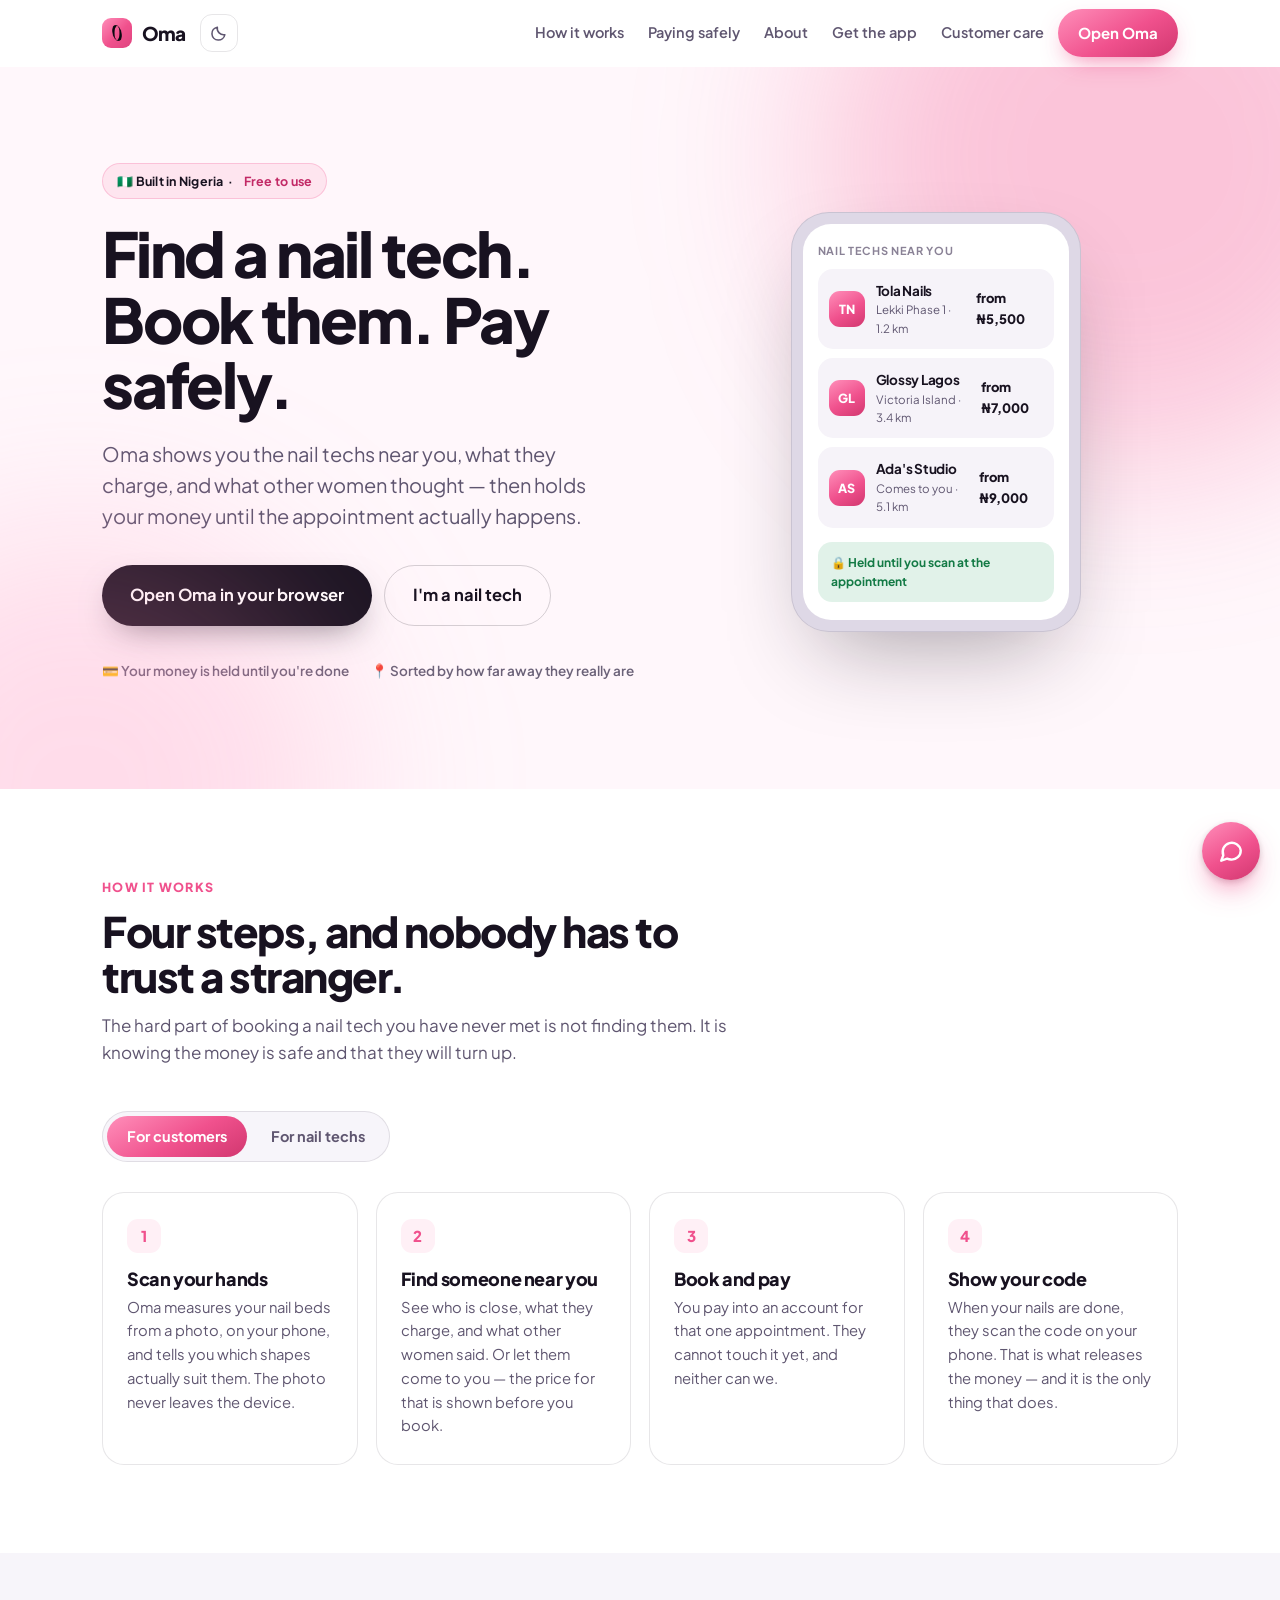
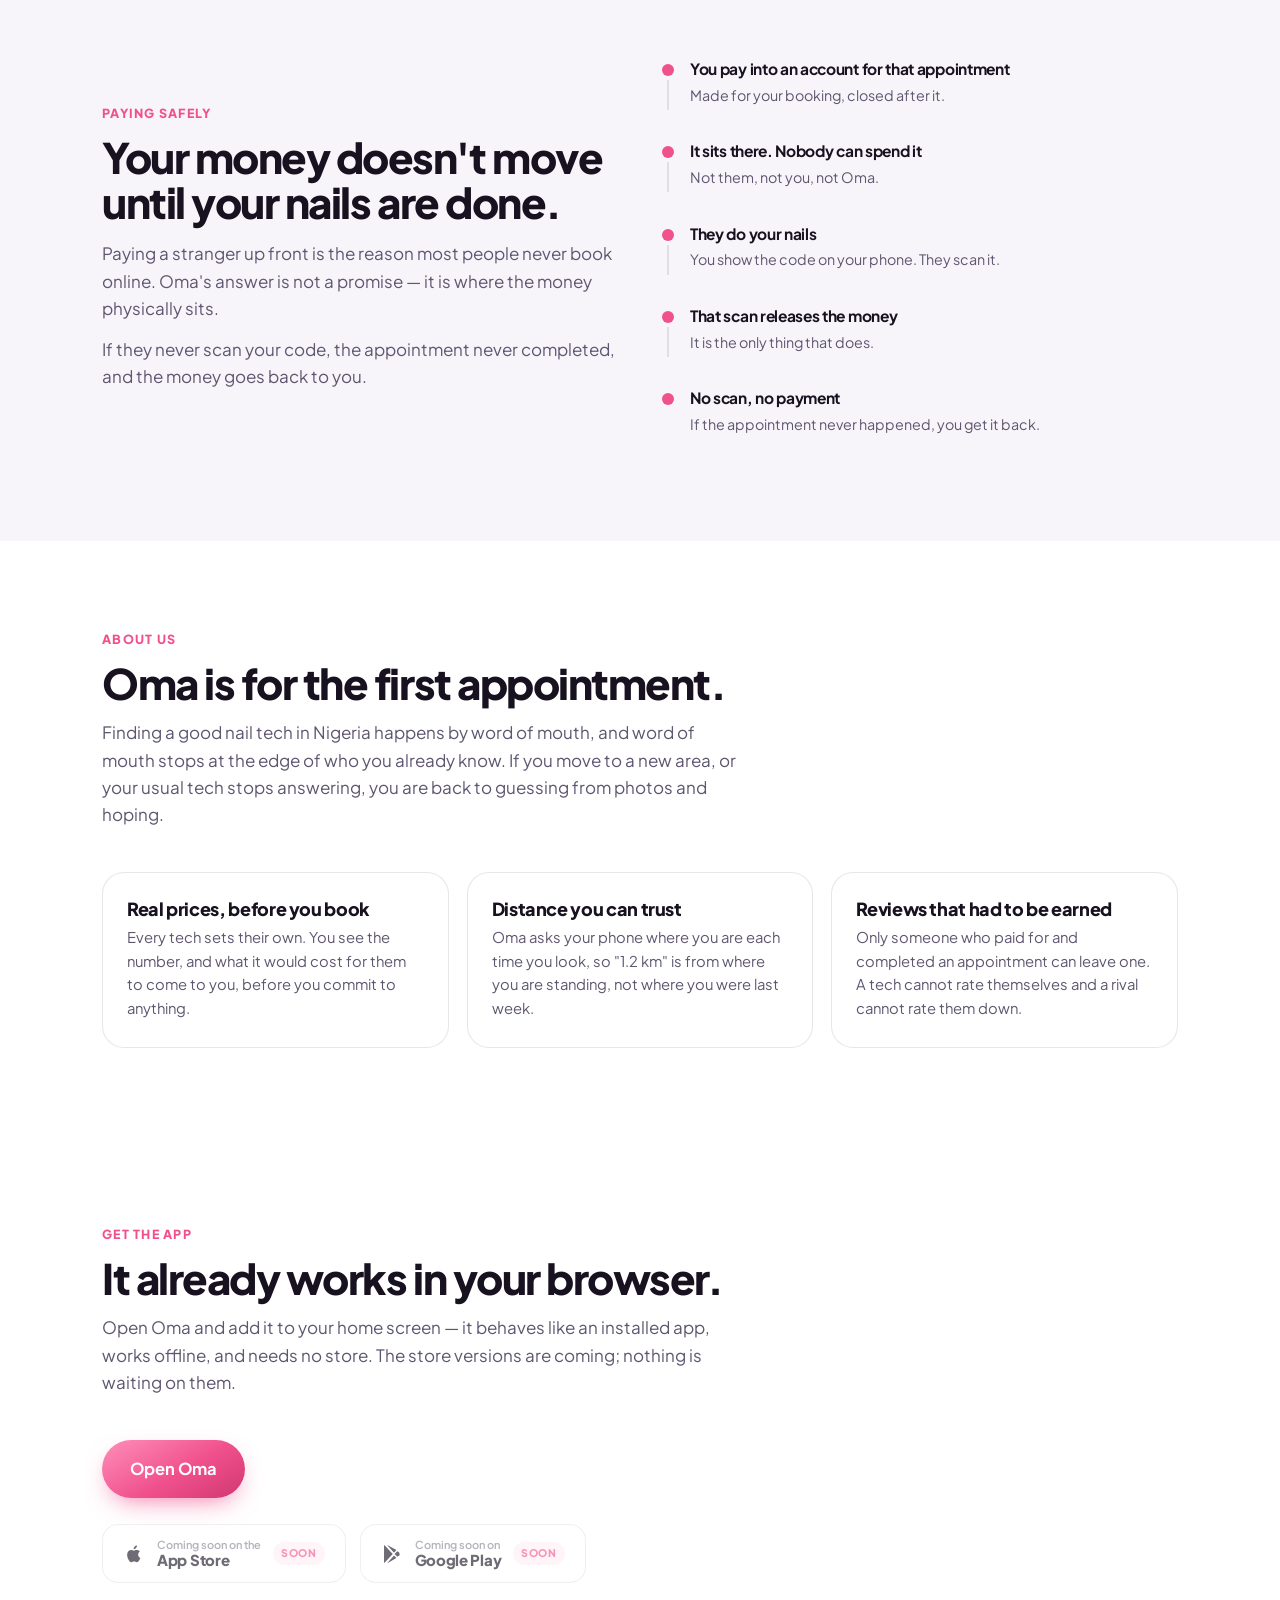
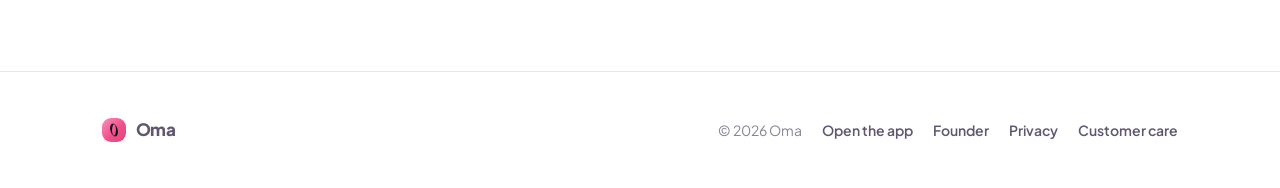
==== index.html @ 4206672a "Customer care is now a floating chat bubble on every page; the big chat section is gone care.css + c" ====
<!doctype html>
<!-- en-NG, not plain en. It is a small signal and it is free: it tells a
     crawler which country's results this page belongs in. -->
<html lang="en-NG">
<head>
<meta charset="utf-8">
<meta name="viewport" content="width=device-width,initial-scale=1,viewport-fit=cover">

<!-- ══ what a search engine and a shared link see ══════════════════════
     Kamsy, 8 Sep 2026: searching the old domain, omaa.com.ng, showed a
     Nigerian energy company instead. Two causes, both since fixed. There was
     NOTHING at the root to index — the app lives at /app.html, and a crawler
     that finds no page at / has no title, no description and nothing to show.
     And the name itself was the problem: "omaa" belonged to somebody else's
     search results before Oma existed.

     10 Sep 2026: moved to omanails.com, which says what the business is in
     the name. omaa.com.ng is kept and forwarded here — anyone who added Oma
     to their home screen is pinned to that origin, with their data in that
     origin's storage, and letting it lapse would kill their app.

     Everything in this block exists to fix that half. The other half is
     manual and only Kamsy can do it: add the site to Google Search Console
     and submit /sitemap.xml. Nothing here makes that happen on its own.

     THE DOMAIN IS WRITTEN ONCE, in the canonical and og:url below and in
     sitemap.xml. If it ever changes, those are the only places to edit. -->
<!-- The word "nails" is in the title on purpose. "Oma" alone competes with
     omaa.com, a real energy company with years of history, and that fight is
     not winnable. "Oma nails" and "nail tech near me Nigeria" are. -->
<title>Oma Nails — find a nail tech near you in Nigeria</title>
<meta name="description" content="Oma helps women in Nigeria find a nail tech nearby — Lagos, Abuja, anywhere they have signed up — see their prices before booking, and pay into escrow, so the money only reaches them when the appointment actually happens.">
<link rel="canonical" href="https://omanails.com/">
<meta name="theme-color" content="#f0518d">
<meta name="robots" content="index,follow,max-image-preview:large">

<!-- GOOGLE SEARCH CONSOLE goes on the line below.
     search.google.com/search-console → Add property → URL prefix →
     https://omanails.com → verify with the HTML TAG method. Google gives you
     one <meta name="google-site-verification" ...> line: delete this comment,
     paste that line in its place, commit, then press Verify.
     Nothing else on this page needs to change for it. -->

<meta property="og:type" content="website">
<meta property="og:site_name" content="Oma">
<meta property="og:url" content="https://omanails.com/">
<meta property="og:title" content="Oma Nails — find a nail tech near you in Nigeria">
<meta property="og:description" content="Find a nail tech nearby, see their prices before booking, and pay into escrow. The money only reaches them when the appointment actually happens.">
<meta property="og:image" content="https://omanails.com/icons/icon-512.png">
<meta property="og:image:alt" content="Oma — book a nail tech in Nigeria">
<meta property="og:locale" content="en_NG">
<meta name="twitter:card" content="summary_large_image">
<meta name="twitter:title" content="Oma Nails — find a nail tech near you in Nigeria">
<meta name="twitter:description" content="Find a nail tech nearby, see their prices before booking, and pay into escrow.">

<!-- ── the favicon, and why there are four lines of it ──────────────────
     Google was showing a grey globe beside this result instead of the mark.
     It fetches a site's favicon on its own schedule, separately from the
     page, and falls back to the globe whenever it cannot get one it is happy
     with. Its stated rules: square, a multiple of 48px, at a stable URL that
     robots.txt allows — and it takes the icon from the site ROOT and uses it
     for every result on the host, so this page is the one that decides it.

     One <link> was doing all of that work. Now:
       /favicon.ico    the file every crawler and every old browser asks for
                       by default, whether or not a page links to it. If the
                       linked PNG is ever missing or moved, this still answers.
       48, 96, 192     the sized PNGs Google's own documentation asks for —
                       square, every one a multiple of 48 — with explicit
                       sizes= so nothing has to guess by downloading. 48 and 96
                       sit at the ROOT beside favicon.ico rather than in
                       /icons/, because everything in the upload folder lands
                       at the root and a path that depends on remembering to
                       drop two files into a subfolder is a path that breaks.
       apple-touch     the home-screen icon on iOS, unchanged.
     A few hundred bytes for three more fallbacks is not a trade worth
     thinking about.

     IF THE GLOBE PERSISTS: open https://omanails.com/favicon.ico directly.
     A 404 means the file is not deployed and no markup will fix it. If it
     loads, the remaining answer is time — Google refreshes favicons on a
     cycle of days to weeks, and Search Console → URL Inspection → Request
     Indexing on the homepage is what nudges it. -->
<link rel="icon" href="/favicon.ico" sizes="48x48">
<link rel="icon" type="image/png" sizes="48x48" href="/icon-48.png">
<link rel="icon" type="image/png" sizes="96x96" href="/icon-96.png">
<link rel="icon" type="image/png" sizes="192x192" href="/icons/icon-192.png">
<link rel="apple-touch-icon" sizes="180x180" href="/icons/icon-180.png">

<!-- Kamsy, 19 Sep 2026: the pink-on-black mark, for a browser in dark mode.
     media= is a browser hint, not something Google's crawler is known to
     honour reliably — worth watching Search Console after this ships in
     case it ever confuses which icon gets indexed, for the same reason the
     block above exists. Nothing here replaces those tags; it only adds a
     preference on top for the browsers that support it. -->
<link rel="icon" type="image/png" sizes="48x48" href="/icon-48-dark.png" media="(prefers-color-scheme: dark)">
<link rel="icon" type="image/png" sizes="96x96" href="/icon-96-dark.png" media="(prefers-color-scheme: dark)">
<link rel="preconnect" href="https://fonts.googleapis.com">
<link rel="preconnect" href="https://fonts.gstatic.com" crossorigin>
<link rel="stylesheet" href="https://fonts.googleapis.com/css2?family=Plus+Jakarta+Sans:wght@400;500;600;700;800&display=swap">

<!-- Structured data. It is what lets Google show a name and a logo rather
     than a bare URL, and it is the cheapest thing on this page. -->
<script type="application/ld+json">
{
  "@context": "https://schema.org",
  "@type": "WebSite",
  "name": "Oma",
  "alternateName": ["Oma Nails", "Oma nail tech"],
  "url": "https://omanails.com/",
  "inLanguage": "en-NG",
  "description": "Find a nail tech near you in Nigeria, book, and pay safely into escrow.",
  "publisher": {
    "@type": "Organization",
    "name": "Oma",
    "alternateName": "Oma Nails",
    "url": "https://omanails.com/",
    "logo": "https://omanails.com/icons/icon-512.png",
    "founder": { "@type": "Person", "name": "Oduagu Samben-Nwosu", "url": "https://omanails.com/founder" },
    "areaServed": { "@type": "Country", "name": "Nigeria" }
  }
}
</script>

<style>
/* ══ tokens ═══════════════════════════════════════════════════════════
   The same palette as the app, so the site and the thing it is advertising
   are recognisably one product. Light first on bare :root, then overridden
   twice — once for the system's dark mode, once for an explicit toggle — so
   no colour has its only definition inside a media query. That was a real
   bug in the app once and it is not worth repeating here. */
:root{
  --bg:#ffffff; --bg2:#f7f5fa; --card:#ffffff; --ink:#181220; --sub:#5f5670;
  --faint:#8a8296; --line:rgba(24,18,32,.10);
  --pink:#f0518d; --pink2:#ff8ab8; --pinkd:#c22a66;
  --tint:#fff0f6; --onpink:#ffffff;
  --shadow:0 24px 60px -20px rgba(24,18,32,.20),0 6px 16px -6px rgba(24,18,32,.10);
  --grad:linear-gradient(150deg,#ff8fba,#f0518d 55%,#d1376f);

  /* The hero used to be one dark colour in BOTH themes, so switching the
     site to light left a white bar sitting on top of a black slab — the
     first thing on the page contradicted the setting. Every colour the
     hero and the drawn phone use is a token now, and every one of them
     flips. Kamsy, 9 Sep 2026: "make a light mode for this part". */
  --hero:#fff7fb;
  --hero-ink:#181220; --hero-sub:#5f5670; --hero-faint:#6b6278;
  --hero-glow1:rgba(240,81,141,.30); --hero-glow2:rgba(255,143,186,.26);
  --hero-chip:rgba(240,81,141,.10); --hero-chip-line:rgba(240,81,141,.24);
  --hero-chip-b:#c22a66;
  --hero-ghost-line:rgba(24,18,32,.18);
  --onhero-bg:#181220; --onhero-ink:#ffffff;
  --onhero-shadow:0 14px 34px -14px rgba(24,18,32,.55);
  /* the drawn phone: chrome, then the screen inside it */
  --dev:#ded8e6; --dev-line:rgba(24,18,32,.10);
  --dev-shadow:0 40px 90px -30px rgba(24,18,32,.38);
  --scr:#ffffff; --scr-ink:#181220; --scr-k:#8a8296;
  --scr-row:#f6f3f9; --scr-sub:#5f5670;
  --scr-pill-bg:rgba(27,158,90,.13); --scr-pill-ink:#137a45;
}
@media (prefers-color-scheme:dark){
  :root:not([data-theme="light"]){
    --bg:#0a080d; --bg2:#110d16; --card:#17131e; --ink:#f7f4f9; --sub:#a79db3;
    --faint:#7b7186; --line:rgba(255,255,255,.10);
    --pink:#ff5f96; --pink2:#ff92bb; --pinkd:#ffa9c8;
    --tint:#2a1622; --onpink:#1a0f16;
    --shadow:0 24px 60px -20px rgba(0,0,0,.72),0 6px 16px -6px rgba(0,0,0,.5);
    --hero:#0d0a12;
    --hero-ink:#ffffff; --hero-sub:rgba(255,255,255,.72);
    --hero-faint:rgba(255,255,255,.62);
    --hero-glow1:rgba(240,81,141,.55); --hero-glow2:rgba(255,143,186,.30);
    --hero-chip:rgba(255,255,255,.10); --hero-chip-line:rgba(255,255,255,.16);
    --hero-chip-b:#ffb3d0;
    --hero-ghost-line:rgba(255,255,255,.28);
    --onhero-bg:#ffffff; --onhero-ink:#17131e;
    --onhero-shadow:0 14px 34px -14px rgba(0,0,0,.7);
    --dev:#241f2b; --dev-line:rgba(255,255,255,.10);
    --dev-shadow:0 40px 90px -30px rgba(0,0,0,.85);
    --scr:#17131e; --scr-ink:#ffffff; --scr-k:rgba(255,255,255,.45);
    --scr-row:rgba(255,255,255,.06); --scr-sub:rgba(255,255,255,.55);
    --scr-pill-bg:rgba(78,208,140,.16); --scr-pill-ink:#8ff0ba;
  }
}
:root[data-theme="dark"]{
  --bg:#0a080d; --bg2:#110d16; --card:#17131e; --ink:#f7f4f9; --sub:#a79db3;
  --faint:#7b7186; --line:rgba(255,255,255,.10);
  --pink:#ff5f96; --pink2:#ff92bb; --pinkd:#ffa9c8;
  --tint:#2a1622; --onpink:#1a0f16;
  --shadow:0 24px 60px -20px rgba(0,0,0,.72),0 6px 16px -6px rgba(0,0,0,.5);
  --hero:#0d0a12;
  --hero-ink:#ffffff; --hero-sub:rgba(255,255,255,.72);
  --hero-faint:rgba(255,255,255,.62);
  --hero-glow1:rgba(240,81,141,.55); --hero-glow2:rgba(255,143,186,.30);
  --hero-chip:rgba(255,255,255,.10); --hero-chip-line:rgba(255,255,255,.16);
  --hero-chip-b:#ffb3d0;
  --hero-ghost-line:rgba(255,255,255,.28);
  --onhero-bg:#ffffff; --onhero-ink:#17131e;
  --onhero-shadow:0 14px 34px -14px rgba(0,0,0,.7);
  --dev:#241f2b; --dev-line:rgba(255,255,255,.10);
  --dev-shadow:0 40px 90px -30px rgba(0,0,0,.85);
  --scr:#17131e; --scr-ink:#ffffff; --scr-k:rgba(255,255,255,.45);
  --scr-row:rgba(255,255,255,.06); --scr-sub:rgba(255,255,255,.55);
  --scr-pill-bg:rgba(78,208,140,.16); --scr-pill-ink:#8ff0ba;
}

*,*::before,*::after{box-sizing:border-box}
html{scroll-behavior:smooth;-webkit-text-size-adjust:100%}
body{
  margin:0;background:var(--bg);color:var(--ink);
  font-family:"Plus Jakarta Sans",system-ui,-apple-system,"Segoe UI",Roboto,sans-serif;
  font-size:16px;line-height:1.6;-webkit-font-smoothing:antialiased;
  overflow-x:hidden;
}
@media (prefers-reduced-motion:reduce){
  html{scroll-behavior:auto}
  *{animation:none!important;transition:none!important}
}
img,svg{max-width:100%;display:block}
/* The browser's own [hidden] rule is display:none at the lowest priority, and
   ANY display in a stylesheet beats it. The tab panels below are .grid, so
   hiding one did nothing at all — it stayed on screen under the other. This
   line is why the tabs work. */
[hidden]{display:none!important}
a{color:inherit;text-decoration:none}
.wrap{max-width:1120px;margin:0 auto;padding:0 22px}
h1,h2,h3{margin:0;letter-spacing:-.035em;line-height:1.06;font-weight:800}
p{margin:0}

/* ── the bar ─────────────────────────────────────────── */
.bar{position:sticky;top:0;z-index:50;backdrop-filter:blur(14px);
  background:color-mix(in srgb,var(--bg) 82%,transparent);
  border-bottom:1px solid transparent;transition:border-color .2s}
.bar.stuck{border-bottom-color:var(--line)}
.bar .wrap{display:flex;align-items:center;gap:14px;height:66px}
.mark{display:flex;align-items:center;gap:10px;font-weight:800;font-size:19px;
  letter-spacing:-.04em;flex:none}
.mark .lg{width:30px;height:30px;border-radius:9px;flex:none;display:block}
.mark .lg-dark{display:none}
@media (prefers-color-scheme:dark){
  :root:not([data-theme="light"]) .mark .lg-light{display:none}
  :root:not([data-theme="light"]) .mark .lg-dark{display:block}
}
:root[data-theme="dark"] .mark .lg-light{display:none}
:root[data-theme="dark"] .mark .lg-dark{display:block}
:root[data-theme="light"] .mark .lg-light{display:block}
:root[data-theme="light"] .mark .lg-dark{display:none}
.navlinks{display:flex;gap:24px;margin-left:auto;font-size:14.5px;font-weight:600;
  color:var(--sub)}
.navlinks a:hover{color:var(--ink)}
.btn{display:inline-flex;align-items:center;justify-content:center;gap:9px;
  padding:12px 20px;border-radius:99px;font-weight:700;font-size:15px;
  border:0;cursor:pointer;font-family:inherit;white-space:nowrap;
  background:var(--grad);color:#fff;box-shadow:0 10px 26px -10px rgba(240,81,141,.85);
  transition:transform .15s,box-shadow .15s}
.btn:hover{transform:translateY(-1px);box-shadow:0 16px 34px -12px rgba(240,81,141,.95)}
.btn.ghost{background:transparent;color:var(--ink);border:1.5px solid var(--line);
  box-shadow:none}
.btn.ghost:hover{border-color:var(--pink);color:var(--pink)}
.btn.big{padding:16px 28px;font-size:16.5px}
.btn.onhero{background:var(--onhero-bg);color:var(--onhero-ink);
  box-shadow:var(--onhero-shadow)}
.burger{display:none;margin-left:auto;background:none;border:0;color:inherit;
  cursor:pointer;padding:8px}
/* Light or dark, their choice. Sits immediately beside the wordmark, at the
   top left, where a thumb reaches it first — not beside the call to action
   and not buried at the bottom. Somebody on a phone set to dark who wants
   light wants it now, not after scrolling the whole page. */
.iconbtn{width:38px;height:38px;flex:none;display:grid;place-items:center;
  border-radius:12px;border:1.5px solid var(--line);background:transparent;
  color:var(--sub);cursor:pointer}
.iconbtn:hover{color:var(--pink);border-color:var(--pink)}
@media (max-width:820px){
  .navlinks{display:none}
  .navlinks.open{display:flex;position:absolute;top:66px;left:0;right:0;
    flex-direction:column;gap:0;background:var(--bg);border-bottom:1px solid var(--line);
    padding:6px 22px 14px}
  .navlinks.open a{padding:12px 0;border-bottom:1px solid var(--line)}
  .navlinks.open a:last-child{border-bottom:0}
  .burger{display:block;order:3;margin-left:auto}
  .bar .wrap{position:relative}
  .bar .btn{display:none}
  /* no margin-left:auto here — that is what used to fling it into the
     middle of the bar once the nav links and the CTA were hidden */
  .iconbtn{order:2}
  .navlinks.open{order:4}
}

/* ── hero ────────────────────────────────────────────── */
.hero{position:relative;background:var(--hero);color:var(--hero-ink);
  overflow:hidden;padding:96px 0 108px}
.hero::before,.hero::after{content:"";position:absolute;border-radius:50%;
  filter:blur(90px);pointer-events:none}
.hero::before{width:620px;height:620px;top:-220px;right:-160px;
  background:var(--hero-glow1)}
.hero::after{width:520px;height:520px;bottom:-260px;left:-180px;
  background:var(--hero-glow2)}
.hero .wrap{position:relative;display:grid;grid-template-columns:1.05fr .95fr;
  gap:56px;align-items:center}
.eyebrow{display:inline-flex;align-items:center;gap:8px;padding:7px 14px;
  border-radius:99px;background:var(--hero-chip);
  border:1px solid var(--hero-chip-line);
  font-size:12.5px;font-weight:700;letter-spacing:.02em;margin-bottom:22px}
.eyebrow b{color:var(--hero-chip-b)}
h1{font-size:clamp(36px,5.6vw,62px);text-wrap:balance}
.hero p.lede{color:var(--hero-sub);font-size:clamp(17px,2.1vw,20px);
  margin-top:20px;max-width:34ch;line-height:1.55}
.ctas{display:flex;gap:12px;flex-wrap:wrap;margin-top:34px}
/* the second hero button. It used to carry white text in a style attribute,
   which no theme can override — on a light hero it was white on near-white. */
.hero .btn.ghost{color:var(--hero-ink);border-color:var(--hero-ghost-line)}
.hero .btn.ghost:hover{color:var(--pink);border-color:var(--pink)}
.trust{display:flex;gap:22px;flex-wrap:wrap;margin-top:34px;
  color:var(--hero-faint);font-size:13.5px;font-weight:600}
.trust span{display:flex;align-items:center;gap:7px}

/* the phone. Drawn, not photographed — there is no screenshot of a real
   booking yet and a fake one on a marketing page is a small lie. */
.phone{width:min(290px,80vw);margin:0 auto;border-radius:38px;padding:11px;
  background:var(--dev);box-shadow:var(--dev-shadow);
  border:1px solid var(--dev-line)}
.screen{border-radius:28px;background:var(--scr);overflow:hidden;
  padding:18px 15px;color:var(--scr-ink)}
.screen .k{font-size:11px;font-weight:700;letter-spacing:.06em;
  text-transform:uppercase;color:var(--scr-k)}
.screen .row{display:flex;align-items:center;gap:11px;padding:11px;
  border-radius:15px;background:var(--scr-row);margin-top:9px}
/* the initials sit on the pink gradient in both themes, so this one colour
   is fixed rather than inherited from the screen */
.screen .av{width:36px;height:36px;border-radius:11px;background:var(--grad);
  flex:none;display:grid;place-items:center;font-size:12.5px;font-weight:800;
  color:#fff}
.screen .nm{font-size:13.5px;font-weight:700;letter-spacing:-.02em}
.screen .sub{font-size:11.5px;color:var(--scr-sub)}
.screen .amt{margin-left:auto;font-size:13px;font-weight:800}
.screen .pill{margin-top:14px;padding:11px 13px;border-radius:14px;
  background:var(--scr-pill-bg);color:var(--scr-pill-ink);font-size:12px;
  font-weight:700;display:flex;align-items:center;gap:8px}
@media (max-width:900px){
  .hero{padding:70px 0 78px}
  .hero .wrap{grid-template-columns:1fr;gap:44px}
  .hero p.lede{max-width:none}
  .phone{margin-top:6px}
}

/* ── sections ────────────────────────────────────────── */
section{padding:88px 0}
section.alt{background:var(--bg2)}
.head{max-width:640px;margin-bottom:44px}
.tag{font-size:12.5px;font-weight:800;letter-spacing:.10em;text-transform:uppercase;
  color:var(--pink);margin-bottom:12px}
h2{font-size:clamp(28px,4.2vw,42px)}
.head p{color:var(--sub);margin-top:14px;font-size:17px}

.grid{display:grid;gap:18px}
.g4{grid-template-columns:repeat(4,1fr)}
.g3{grid-template-columns:repeat(3,1fr)}
.g2{grid-template-columns:repeat(2,1fr)}
@media (max-width:900px){.g4{grid-template-columns:repeat(2,1fr)}
  .g3,.g2{grid-template-columns:1fr}}
@media (max-width:560px){.g4{grid-template-columns:1fr}}

.card{background:var(--card);border:1px solid var(--line);border-radius:22px;
  padding:26px 24px}
.card .n{width:34px;height:34px;border-radius:11px;background:var(--tint);
  color:var(--pink);display:grid;place-items:center;font-weight:800;font-size:15px;
  margin-bottom:16px}
.card h3{font-size:18px;margin-bottom:8px;letter-spacing:-.02em}
.card p{color:var(--sub);font-size:14.8px}

.tabs{display:inline-flex;gap:4px;padding:4px;border-radius:99px;
  background:var(--bg2);border:1px solid var(--line);margin-bottom:30px}
section.alt .tabs{background:var(--bg)}
.tabs button{padding:9px 20px;border-radius:99px;border:0;background:none;
  font:inherit;font-size:14.5px;font-weight:700;color:var(--sub);cursor:pointer}
.tabs button[aria-selected="true"]{background:var(--grad);color:#fff}

/* the escrow explainer — the one thing that makes Oma worth using */
.safe{display:grid;grid-template-columns:1fr 1fr;gap:44px;align-items:center}
@media (max-width:900px){.safe{grid-template-columns:1fr;gap:30px}}
.flow{display:flex;flex-direction:column;gap:0}
.step{display:flex;gap:16px;padding:16px 0}
.step .dot{width:12px;height:12px;border-radius:50%;background:var(--pink);
  flex:none;margin-top:7px;position:relative}
.step .dot::after{content:"";position:absolute;top:16px;left:5px;width:2px;
  height:calc(100% + 18px);background:var(--line)}
.step:last-child .dot::after{display:none}
.step b{display:block;font-size:15.5px;letter-spacing:-.02em}
.step span{color:var(--sub);font-size:14.3px}

/* ── the app badges ──────────────────────────────────── */
.badges{display:flex;gap:14px;flex-wrap:wrap;margin-top:26px}
.badge{display:flex;align-items:center;gap:12px;padding:13px 20px;border-radius:16px;
  border:1.5px solid var(--line);background:var(--card);min-width:190px;
  opacity:.62;cursor:default}
.badge .bs{font-size:11px;color:var(--faint);font-weight:600;line-height:1.2}
.badge .bb{font-size:15px;font-weight:800;letter-spacing:-.02em;line-height:1.2}
.soon{font-size:10.5px;font-weight:800;letter-spacing:.06em;text-transform:uppercase;
  color:var(--pink);background:var(--tint);padding:3px 8px;border-radius:99px;
  margin-left:auto}

/* ── contact ─────────────────────────────────────────── */
form{display:grid;gap:14px;max-width:560px}
label{display:block;font-size:13px;font-weight:700;color:var(--sub);
  margin-bottom:6px}
input,textarea{width:100%;padding:14px 16px;border-radius:14px;
  border:1.5px solid var(--line);background:var(--card);color:var(--ink);
  font:inherit;font-size:15.5px}
input:focus,textarea:focus{outline:2px solid var(--pink);outline-offset:1px;
  border-color:transparent}
textarea{min-height:130px;resize:vertical}
.hp{position:absolute;left:-9999px;width:1px;height:1px;overflow:hidden}
.note{padding:14px 16px;border-radius:14px;font-size:14.5px;font-weight:600}
.note.ok{background:rgba(27,158,90,.12);color:#1b9e5a}
.note.bad{background:rgba(184,121,27,.14);color:#b8791b}
@media (prefers-color-scheme:dark){
  :root:not([data-theme="light"]) .note.ok{color:#4ed08c}
  :root:not([data-theme="light"]) .note.bad{color:#e0a944}
}

footer{border-top:1px solid var(--line);padding:44px 0;color:var(--faint);
  font-size:14px}
footer .wrap{display:flex;gap:20px;flex-wrap:wrap;align-items:center}
footer a{color:var(--sub);font-weight:600}
footer a:hover{color:var(--pink)}
.skip{position:absolute;left:-9999px}
.skip:focus{left:12px;top:12px;z-index:99;background:var(--card);color:var(--ink);
  padding:10px 16px;border-radius:12px;border:1px solid var(--line)}
</style>
<link rel="stylesheet" href="/care.css">
</head>
<body>
<a class="skip" href="#main">Skip to content</a>

<header class="bar" id="bar">
  <div class="wrap">
    <a class="mark" href="/" aria-label="Oma, home">
      <img class="lg lg-light" src="/icon-96.png" width="30" height="30" alt="">
      <img class="lg lg-dark" src="/icon-96-dark.png" width="30" height="30" alt="">
      Oma
    </a>
    <button class="iconbtn" id="theme" type="button"></button>
    <button class="burger" id="burger" aria-label="Menu" aria-expanded="false">
      <svg width="24" height="24" viewBox="0 0 24 24" fill="none" stroke="currentColor" stroke-width="2" stroke-linecap="round"><path d="M4 7h16M4 12h16M4 17h16"/></svg>
    </button>
    <nav class="navlinks" id="nav">
      <a href="#how">How it works</a>
      <a href="#safe">Paying safely</a>
      <a href="#about">About</a>
      <a href="#get">Get the app</a>
      <a href="#contact">Customer care</a>
    </nav>
    <a class="btn" href="/app.html">Open Oma</a>
  </div>
</header>

<main id="main">

<!-- ══ hero ═══════════════════════════════════════════════════════════ -->
<section class="hero">
  <div class="wrap">
    <div>
      <span class="eyebrow">🇳🇬 Built in Nigeria &nbsp;·&nbsp; <b>Free to use</b></span>
      <h1>Find a nail&nbsp;tech.<br>Book them. Pay safely.</h1>
      <p class="lede">Oma shows you the nail techs near you, what they charge, and
        what other women thought — then holds your money until the appointment
        actually happens.</p>
      <div class="ctas">
        <a class="btn big onhero" href="/app.html">Open Oma in your browser</a>
        <a class="btn big ghost" href="/techs.html">I'm a nail tech</a>
      </div>
      <div class="trust">
        <span>💳 Your money is held until you're done</span>
        <span>📍 Sorted by how far away they really are</span>
      </div>
    </div>

    <!-- Drawn, not a screenshot. There is no photograph of a real booking yet
         and a mocked-up one presented as real is a small lie to open with. -->
    <div class="phone" aria-hidden="true">
      <div class="screen">
        <div class="k">Nail techs near you</div>
        <div class="row"><div class="av">TN</div>
          <div><div class="nm">Tola Nails</div><div class="sub">Lekki Phase 1 · 1.2 km</div></div>
          <div class="amt">from ₦5,500</div></div>
        <div class="row"><div class="av">GL</div>
          <div><div class="nm">Glossy Lagos</div><div class="sub">Victoria Island · 3.4 km</div></div>
          <div class="amt">from ₦7,000</div></div>
        <div class="row"><div class="av">AS</div>
          <div><div class="nm">Ada's Studio</div><div class="sub">Comes to you · 5.1 km</div></div>
          <div class="amt">from ₦9,000</div></div>
        <div class="pill">🔒 Held until you scan at the appointment</div>
      </div>
    </div>
  </div>
</section>

<!-- ══ how it works ═══════════════════════════════════════════════════ -->
<section id="how">
  <div class="wrap">
    <div class="head">
      <div class="tag">How it works</div>
      <h2>Four steps, and nobody has to trust a stranger.</h2>
      <p>The hard part of booking a nail tech you have never met is not finding
        them. It is knowing the money is safe and that they will turn up.</p>
    </div>

    <div class="tabs" role="tablist" aria-label="Who are you">
      <button role="tab" id="tab-cust" aria-controls="panel-cust" aria-selected="true">For customers</button>
      <button role="tab" id="tab-tech" aria-controls="panel-tech" aria-selected="false">For nail techs</button>
    </div>

    <div class="grid g4" id="panel-cust" role="tabpanel" aria-labelledby="tab-cust">
      <div class="card"><div class="n">1</div>
        <h3>Scan your hands</h3>
        <p>Oma measures your nail beds from a photo, on your phone, and tells you
          which shapes actually suit them. The photo never leaves the device.</p></div>
      <div class="card"><div class="n">2</div>
        <h3>Find someone near you</h3>
        <p>See who is close, what they charge, and what other women said. Or let
          them come to you — the price for that is shown before you book.</p></div>
      <div class="card"><div class="n">3</div>
        <h3>Book and pay</h3>
        <p>You pay into an account for that one appointment. They cannot touch it
          yet, and neither can we.</p></div>
      <div class="card"><div class="n">4</div>
        <h3>Show your code</h3>
        <p>When your nails are done, they scan the code on your phone. That is
          what releases the money — and it is the only thing that does.</p></div>
    </div>

    <div class="grid g4" id="panel-tech" role="tabpanel" aria-labelledby="tab-tech" hidden>
      <div class="card"><div class="n">1</div>
        <h3>List yourself</h3>
        <p>Your name, your area, your own prices and how long each service takes.
          Shop or no shop — if you travel, Oma shows where you are while you work.</p></div>
      <div class="card"><div class="n">2</div>
        <h3>Pass the ID check</h3>
        <p>One check, so a customer paying a stranger knows who they are paying.
          Your ID number is never stored — only the fact that it passed.</p></div>
      <div class="card"><div class="n">3</div>
        <h3>Take bookings</h3>
        <p>Requests arrive in the app with the services, the time, and whether
          they are coming to you or you to them.</p></div>
      <div class="card"><div class="n">4</div>
        <h3>Scan, and get paid</h3>
        <p>Scan their code when you finish. The money moves to your balance, with
          every deduction set out line by line.</p></div>
    </div>
  </div>
</section>

<!-- ══ escrow ═════════════════════════════════════════════════════════ -->
<section class="alt" id="safe">
  <div class="wrap safe">
    <div>
      <div class="tag">Paying safely</div>
      <h2>Your money doesn't move until your nails are done.</h2>
      <p style="color:var(--sub);margin-top:16px;font-size:17px">
        Paying a stranger up front is the reason most people never book online.
        Oma's answer is not a promise — it is where the money physically sits.</p>
      <p style="color:var(--sub);margin-top:14px;font-size:17px">
        If they never scan your code, the appointment never completed, and the
        money goes back to you.</p>
    </div>
    <div class="flow">
      <div class="step"><div class="dot"></div>
        <div><b>You pay into an account for that appointment</b>
        <span>Made for your booking, closed after it.</span></div></div>
      <div class="step"><div class="dot"></div>
        <div><b>It sits there. Nobody can spend it</b>
        <span>Not them, not you, not Oma.</span></div></div>
      <div class="step"><div class="dot"></div>
        <div><b>They do your nails</b>
        <span>You show the code on your phone. They scan it.</span></div></div>
      <div class="step"><div class="dot"></div>
        <div><b>That scan releases the money</b>
        <span>It is the only thing that does.</span></div></div>
      <div class="step"><div class="dot"></div>
        <div><b>No scan, no payment</b>
        <span>If the appointment never happened, you get it back.</span></div></div>
    </div>
  </div>
</section>

<!-- ══ about ══════════════════════════════════════════════════════════ -->
<section id="about">
  <div class="wrap">
    <div class="head">
      <div class="tag">About us</div>
      <h2>Oma is for the first appointment.</h2>
      <p>Finding a good nail tech in Nigeria happens by word of mouth, and word
        of mouth stops at the edge of who you already know. If you move to a new
        area, or your usual tech stops answering, you are back to guessing from
        photos and hoping.</p>
    </div>
    <div class="grid g3">
      <div class="card">
        <h3>Real prices, before you book</h3>
        <p>Every tech sets their own. You see the number, and what it would cost
          for them to come to you, before you commit to anything.</p></div>
      <div class="card">
        <h3>Distance you can trust</h3>
        <p>Oma asks your phone where you are each time you look, so "1.2 km" is
          from where you are standing, not where you were last week.</p></div>
      <div class="card">
        <h3>Reviews that had to be earned</h3>
        <p>Only someone who paid for and completed an appointment can leave one.
          A tech cannot rate themselves and a rival cannot rate them down.</p></div>
    </div>
  </div>
</section>

<!-- ══ get the app ════════════════════════════════════════════════════ -->
<section id="get">
  <div class="wrap">
    <div class="head">
      <div class="tag">Get the app</div>
      <h2>It already works in your browser.</h2>
      <p>Open Oma and add it to your home screen — it behaves like an installed
        app, works offline, and needs no store. The store versions are coming;
        nothing is waiting on them.</p>
    </div>
    <a class="btn big" href="/app.html">Open Oma</a>
    <div class="badges">
      <div class="badge"><svg width="22" height="22" viewBox="0 0 24 24" fill="currentColor" aria-hidden="true"><path d="M16.5 12.7c0-2.2 1.8-3.3 1.9-3.3-1-1.5-2.6-1.7-3.2-1.7-1.4-.1-2.7.8-3.4.8-.7 0-1.8-.8-2.9-.8-1.5 0-2.9.9-3.6 2.2-1.6 2.7-.4 6.7 1.1 8.9.7 1.1 1.6 2.3 2.8 2.2 1.1 0 1.5-.7 2.9-.7s1.7.7 2.9.7c1.2 0 2-1.1 2.7-2.2.8-1.2 1.2-2.4 1.2-2.5 0 0-2.3-.9-2.4-3.6zM14.3 5.5c.6-.7 1-1.7.9-2.7-.9 0-2 .6-2.6 1.3-.6.6-1.1 1.7-.9 2.6 1 .1 2-.5 2.6-1.2z"/></svg>
        <div><div class="bs">Coming soon on the</div><div class="bb">App Store</div></div>
        <span class="soon">Soon</span></div>
      <div class="badge"><svg width="22" height="22" viewBox="0 0 24 24" fill="currentColor" aria-hidden="true"><path d="M3.6 2.3c-.2.3-.3.6-.3 1v17.4c0 .4.1.8.3 1l9.2-9.7L3.6 2.3zm10.6 8.2l2.6-2.8-9-5.1c-.3-.2-.6-.2-.9-.2l7.3 8.1zm0 3l-7.3 8.2c.3 0 .6 0 .9-.2l9-5.2-2.6-2.8zm5.6-3.4l-2.1-1.2-2.8 3 2.8 3 2.1-1.2c.9-.5.9-2.1 0-2.6z"/></svg>
        <div><div class="bs">Coming soon on</div><div class="bb">Google Play</div></div>
        <span class="soon">Soon</span></div>
    </div>
  </div>
</section>


</main>

<footer>
  <div class="wrap">
    <a class="mark" href="/" style="font-size:17px">
    <img class="lg lg-light" src="/icon-96.png" style="width:24px;height:24px" alt="">
    <img class="lg lg-dark" src="/icon-96-dark.png" style="width:24px;height:24px" alt="">
    Oma
  </a>
    <span style="margin-left:auto">© <span id="yr">2026</span> Oma</span>
    <a href="/app.html">Open the app</a>
    <a href="/founder">Founder</a>
    <a href="/privacy.html">Privacy</a>
    <a href="#contact">Customer care</a>
  </div>
</footer>

<script src="/oma-config.js"></script>

<script>
/* ── light or dark, their choice ────────────────────────────────────────
   The palette already followed the phone. What it did not have was a way to
   disagree with the phone — Kamsy, 9 Sep 2026: "add a light mode to the
   website", looking at it on a phone that was set to dark.

   Three states, not two, and that is the whole subtlety. No stored choice
   means FOLLOW THE PHONE, which is the default and is not the same as
   "light": the tokens are structured so the bare :root is light, a media
   query darkens it, and an explicit stamp beats both in either direction.
   Storing "light" the moment somebody lands would silently opt them out of
   their own phone's setting for ever. */
(function () {
  const KEY = "oma-theme";
  const root = document.documentElement;
  let saved = null;
  try { saved = localStorage.getItem(KEY); } catch (e) { /* private mode */ }
  if (saved === "light" || saved === "dark") root.setAttribute("data-theme", saved);

  const dark = () => root.getAttribute("data-theme") === "dark" ||
    (!root.hasAttribute("data-theme") &&
     matchMedia("(prefers-color-scheme: dark)").matches);

  const btn = document.getElementById("theme");
  function label() {
    const d = dark();
    btn.setAttribute("aria-label", d ? "Switch to light mode" : "Switch to dark mode");
    btn.setAttribute("title", btn.getAttribute("aria-label"));
    // One glyph, showing what a tap will GIVE you rather than where you are —
    // a sun when it is dark, a moon when it is light.
    btn.innerHTML = d
      ? '<svg width="19" height="19" viewBox="0 0 24 24" fill="none" stroke="currentColor" stroke-width="2" stroke-linecap="round"><circle cx="12" cy="12" r="4.2"/><path d="M12 2.2v2M12 19.8v2M2.2 12h2M19.8 12h2M5 5l1.4 1.4M17.6 17.6L19 19M19 5l-1.4 1.4M6.4 17.6L5 19"/></svg>'
      : '<svg width="19" height="19" viewBox="0 0 24 24" fill="none" stroke="currentColor" stroke-width="2" stroke-linecap="round" stroke-linejoin="round"><path d="M20 13.5A8.2 8.2 0 0 1 10.5 4a8.2 8.2 0 1 0 9.5 9.5Z"/></svg>';
  }
  btn.addEventListener("click", () => {
    const next = dark() ? "light" : "dark";
    root.setAttribute("data-theme", next);
    try { localStorage.setItem(KEY, next); } catch (e) { /* private mode */ }
    label();
  });
  // Follow the phone while they have not chosen, including if they change it
  // in Settings with this page still open.
  matchMedia("(prefers-color-scheme: dark)")
    .addEventListener("change", () => { if (!root.hasAttribute("data-theme")) label(); });
  label();
})();

/* ── the bar gets a line under it once you scroll ── */
const bar = document.getElementById("bar");
const onScroll = () => bar.classList.toggle("stuck", window.scrollY > 8);
addEventListener("scroll", onScroll, { passive: true });
onScroll();

/* ── the menu, on a phone ── */
const burger = document.getElementById("burger"), nav = document.getElementById("nav");
burger.addEventListener("click", () => {
  const open = nav.classList.toggle("open");
  burger.setAttribute("aria-expanded", open ? "true" : "false");
});
nav.addEventListener("click", (e) => {
  if (e.target.tagName === "A") {
    nav.classList.remove("open");
    burger.setAttribute("aria-expanded", "false");
  }
});

/* ── customers / nail techs ── */
const tabs = { "tab-cust": "panel-cust", "tab-tech": "panel-tech" };
Object.keys(tabs).forEach((id) => {
  document.getElementById(id).addEventListener("click", () => {
    Object.entries(tabs).forEach(([t, p]) => {
      const on = t === id;
      document.getElementById(t).setAttribute("aria-selected", on ? "true" : "false");
      document.getElementById(p).hidden = !on;
    });
  });
});

document.getElementById("yr").textContent = new Date().getFullYear();
</script>
<script src="/care.js" defer></script>
</body>
</html>
---- care.css ----
/* Oma customer care chat bubble. One file for every page; care.js builds the
   markup, so a page only needs the <link> and <script> lines. Colours come from
   the page's own tokens (--card, --ink, --pink …) so light and dark follow the
   page; the fallbacks only matter on a page that has no tokens. */
.oc-fab,.oc-panel{
  --oc-card:var(--card,#fff);--oc-ink:var(--ink,#181220);--oc-sub:var(--sub,#5f5670);
  --oc-faint:var(--faint,#8a8296);--oc-line:var(--line,rgba(24,18,32,.12));
  --oc-pink:var(--pink,#f0518d);--oc-tint:var(--tint,#fff0f6);
  --oc-grad:var(--grad,linear-gradient(150deg,#ff8fba,#f0518d 55%,#d1376f));
  --oc-bad:#b8791b;font-family:inherit;box-sizing:border-box}
@media (prefers-color-scheme:dark){
  :root:not([data-theme="light"]) .oc-panel{--oc-bad:#e0a944}}
:root[data-theme="dark"] .oc-panel{--oc-bad:#e0a944}
.oc-fab *,.oc-panel *{box-sizing:border-box}

.oc-fab{position:fixed;right:20px;bottom:calc(20px + env(safe-area-inset-bottom,0px));
  z-index:900;width:58px;height:58px;border-radius:50%;border:0;padding:0;cursor:pointer;
  background:var(--oc-grad);color:#fff;display:grid;place-items:center;
  box-shadow:0 14px 30px -10px rgba(240,81,141,.85),0 2px 6px rgba(0,0,0,.18);
  transition:transform .15s ease}
.oc-fab:hover{transform:translateY(-2px)}
.oc-fab:focus-visible,.oc-close:focus-visible,.oc-sendbtn:focus-visible{
  outline:3px solid var(--oc-ink);outline-offset:3px}
.oc-fab svg{width:26px;height:26px;display:block}
.oc-fab .oc-x{display:none}
.oc-fab[aria-expanded="true"] .oc-ic{display:none}
.oc-fab[aria-expanded="true"] .oc-x{display:block}
.oc-dot{position:absolute;top:-3px;right:-3px;min-width:21px;height:21px;padding:0 6px;
  border-radius:99px;background:#e5484d;color:#fff;font-size:11.5px;font-weight:800;
  line-height:21px;text-align:center;box-shadow:0 0 0 2px var(--oc-card)}
.oc-dot[hidden]{display:none}

.oc-panel{position:fixed;right:20px;bottom:calc(92px + env(safe-area-inset-bottom,0px));
  z-index:901;width:min(380px,calc(100vw - 32px));height:min(560px,calc(100dvh - 120px));
  display:flex;flex-direction:column;background:var(--oc-card);color:var(--oc-ink);
  border:1px solid var(--oc-line);border-radius:22px;overflow:hidden;
  box-shadow:0 30px 70px -20px rgba(24,18,32,.45),0 4px 14px rgba(24,18,32,.12);
  transform-origin:bottom right;animation:oc-in .18s ease-out}
.oc-panel[hidden]{display:none}
@keyframes oc-in{from{opacity:0;transform:translateY(10px) scale(.98)}to{opacity:1;transform:none}}
@media (prefers-reduced-motion:reduce){.oc-panel{animation:none}.oc-fab{transition:none}}

.oc-head{background:var(--oc-grad);color:#fff;padding:14px 16px;display:flex;
  align-items:center;gap:12px;flex:none}
.oc-t{font-weight:800;font-size:16px;line-height:1.2;letter-spacing:-.01em}
.oc-sub{font-size:12.5px;opacity:.93;margin-top:2px}
.oc-sub:empty::before{content:"Write to us. We reply here."}
.oc-close{margin-left:auto;flex:none;border:0;cursor:pointer;color:#fff;
  background:rgba(255,255,255,.22);width:34px;height:34px;border-radius:50%;
  display:grid;place-items:center;padding:0}
.oc-close svg{width:16px;height:16px;display:block}

.oc-body{flex:1;min-height:0;display:flex;flex-direction:column}
.oc-start{padding:16px 16px 30px;overflow-y:auto;display:grid;gap:11px;align-content:start}
.oc-intro{margin:0;color:var(--oc-sub);font-size:14px;line-height:1.5}
.oc-start label{display:block;font-size:12.5px;font-weight:700;color:var(--oc-sub);margin:0 0 5px}
.oc-panel input,.oc-panel textarea{width:100%;padding:11px 13px;border-radius:12px;
  border:1.5px solid var(--oc-line);background:var(--oc-card);color:var(--oc-ink);
  font:inherit;font-size:16px;margin:0}
.oc-panel input:focus,.oc-panel textarea:focus{outline:2px solid var(--oc-pink);
  outline-offset:1px;border-color:transparent}
.oc-start textarea{min-height:84px;resize:vertical}
.oc-hp{position:absolute;left:-9999px;width:1px;height:1px;overflow:hidden}
.oc-go{border:0;cursor:pointer;color:#fff;background:var(--oc-grad);border-radius:99px;
  padding:13px 22px;font:inherit;font-size:15.5px;font-weight:700;
  box-shadow:0 10px 24px -12px rgba(240,81,141,.9)}
.oc-go[disabled],.oc-sendbtn[disabled]{opacity:.55;cursor:default}
.oc-note{padding:9px 12px;border-radius:12px;font-size:13px;font-weight:600;
  background:rgba(184,121,27,.14);color:var(--oc-bad)}
.oc-note:empty{display:none}
.oc-start .oc-note{margin:0}

.oc-chat{flex:1;min-height:0;display:flex;flex-direction:column}
.oc-chat[hidden],.oc-start[hidden]{display:none}
.oc-log{flex:1;min-height:0;overflow-y:auto;overscroll-behavior:contain;padding:14px;
  display:flex;flex-direction:column;gap:9px}
.oc-hint{margin:auto;text-align:center;color:var(--oc-faint);font-size:13.5px;
  max-width:30ch;line-height:1.5}
.oc-m{display:flex;flex-direction:column;max-width:85%}
.oc-m.me{align-self:flex-end;align-items:flex-end}
.oc-m.them{align-self:flex-start;align-items:flex-start}
.oc-b{padding:9px 13px;border-radius:18px;font-size:15px;line-height:1.45;
  white-space:pre-wrap;overflow-wrap:anywhere}
.oc-m.me .oc-b{background:var(--oc-grad);color:#fff;border-bottom-right-radius:6px}
.oc-m.them .oc-b{background:var(--oc-tint);color:var(--oc-ink);border-bottom-left-radius:6px}
.oc-ts{font-size:11px;color:var(--oc-faint);margin-top:3px}
.oc-send{display:flex;gap:8px;align-items:flex-end;padding:10px;border-top:1px solid var(--oc-line);flex:none}
.oc-send textarea{flex:1;min-height:44px;height:44px;max-height:120px;resize:none}
.oc-sendbtn{flex:none;border:0;cursor:pointer;color:#fff;background:var(--oc-grad);
  border-radius:99px;padding:12px 18px;font:inherit;font-size:14.5px;font-weight:700}
.oc-chat .oc-note{margin:0 10px 8px}
.oc-new{flex:none;align-self:flex-start;margin:0 12px 12px;background:none;border:0;padding:0;
  color:var(--oc-faint);font:inherit;font-size:12.5px;font-weight:600;cursor:pointer;
  text-decoration:underline}
.oc-new:hover{color:var(--oc-pink)}

/* Phones: the chat takes the whole screen (and follows the keyboard, see care.js). */
@media (max-width:520px){
  .oc-panel{left:0;right:0;bottom:auto;top:var(--oc-vvt,0px);width:auto;
    height:var(--oc-vvh,100dvh);border:0;border-radius:0;box-shadow:none}
  .oc-head{padding-top:calc(14px + env(safe-area-inset-top,0px))}
  .oc-open .oc-fab{display:none}
  html.oc-open,html.oc-open body{overflow:hidden}
}
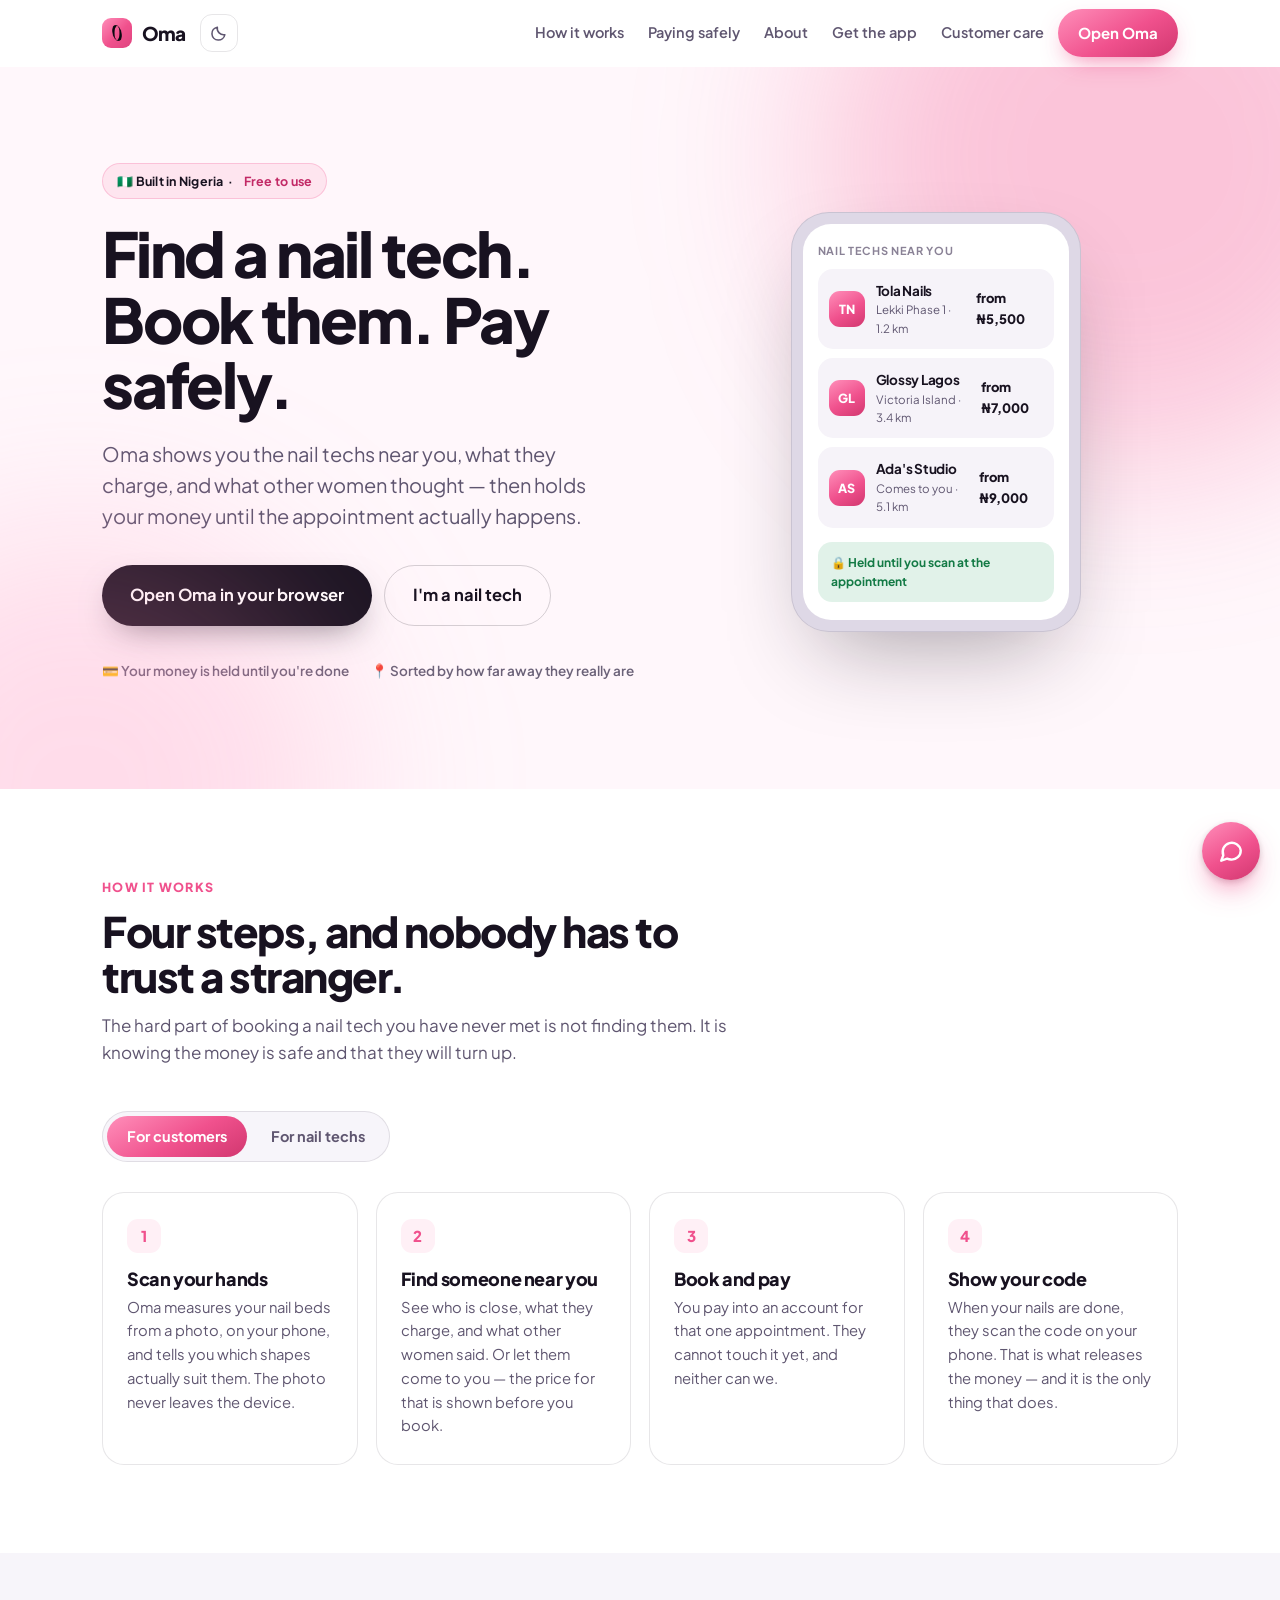
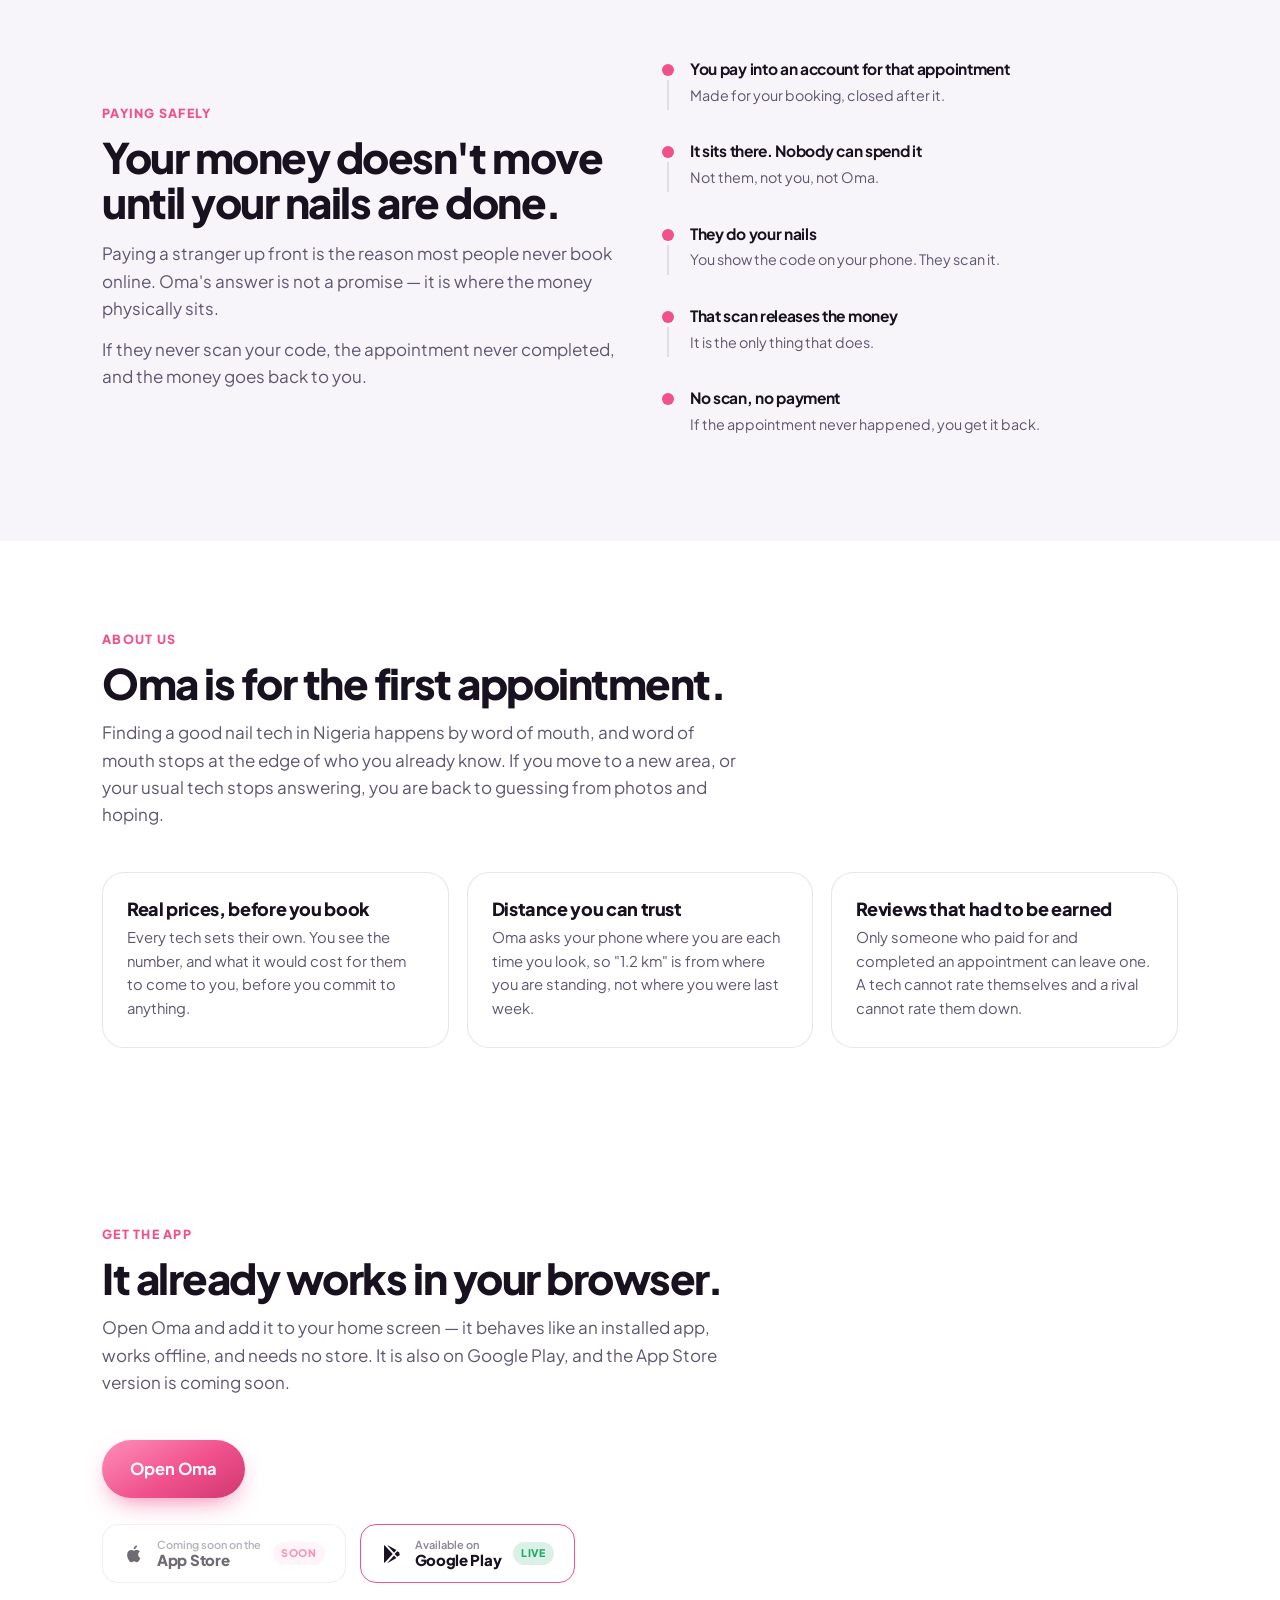
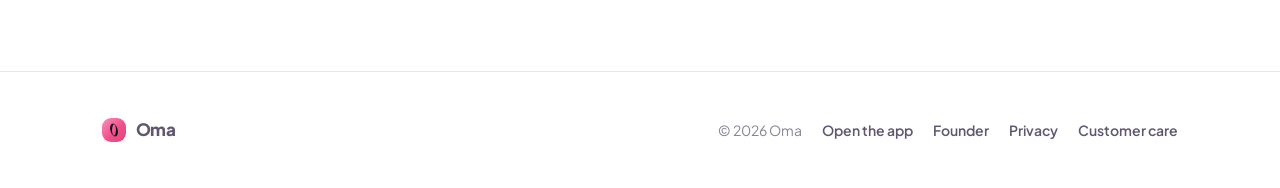
==== commit bc6e934b: "Home page: Google Play badge now live (Available on Google Play), top-right Open Oma button jumps to" ====
--- a/index.html
+++ b/index.html
@@ -396,6 +396,11 @@
 .soon{font-size:10.5px;font-weight:800;letter-spacing:.06em;text-transform:uppercase;
   color:var(--pink);background:var(--tint);padding:3px 8px;border-radius:99px;
   margin-left:auto}
+.badge.live{opacity:1;cursor:pointer;border-color:var(--pink);
+  transition:transform .15s,box-shadow .15s}
+.badge.live:hover{transform:translateY(-1px);
+  box-shadow:0 14px 30px -14px rgba(240,81,141,.7)}
+.soon.on{color:#1fa968;background:rgba(31,169,104,.16)}
 
 /* ── contact ─────────────────────────────────────────── */
 form{display:grid;gap:14px;max-width:560px}
@@ -448,7 +453,7 @@
       <a href="#get">Get the app</a>
       <a href="#contact">Customer care</a>
     </nav>
-    <a class="btn" href="/app.html">Open Oma</a>
+    <a class="btn" href="#get">Open Oma</a>
   </div>
 </header>
 
@@ -616,17 +621,17 @@
       <div class="tag">Get the app</div>
       <h2>It already works in your browser.</h2>
       <p>Open Oma and add it to your home screen — it behaves like an installed
-        app, works offline, and needs no store. The store versions are coming;
-        nothing is waiting on them.</p>
+        app, works offline, and needs no store. It is also on Google Play, and
+        the App Store version is coming soon.</p>
     </div>
     <a class="btn big" href="/app.html">Open Oma</a>
     <div class="badges">
       <div class="badge"><svg width="22" height="22" viewBox="0 0 24 24" fill="currentColor" aria-hidden="true"><path d="M16.5 12.7c0-2.2 1.8-3.3 1.9-3.3-1-1.5-2.6-1.7-3.2-1.7-1.4-.1-2.7.8-3.4.8-.7 0-1.8-.8-2.9-.8-1.5 0-2.9.9-3.6 2.2-1.6 2.7-.4 6.7 1.1 8.9.7 1.1 1.6 2.3 2.8 2.2 1.1 0 1.5-.7 2.9-.7s1.7.7 2.9.7c1.2 0 2-1.1 2.7-2.2.8-1.2 1.2-2.4 1.2-2.5 0 0-2.3-.9-2.4-3.6zM14.3 5.5c.6-.7 1-1.7.9-2.7-.9 0-2 .6-2.6 1.3-.6.6-1.1 1.7-.9 2.6 1 .1 2-.5 2.6-1.2z"/></svg>
         <div><div class="bs">Coming soon on the</div><div class="bb">App Store</div></div>
         <span class="soon">Soon</span></div>
-      <div class="badge"><svg width="22" height="22" viewBox="0 0 24 24" fill="currentColor" aria-hidden="true"><path d="M3.6 2.3c-.2.3-.3.6-.3 1v17.4c0 .4.1.8.3 1l9.2-9.7L3.6 2.3zm10.6 8.2l2.6-2.8-9-5.1c-.3-.2-.6-.2-.9-.2l7.3 8.1zm0 3l-7.3 8.2c.3 0 .6 0 .9-.2l9-5.2-2.6-2.8zm5.6-3.4l-2.1-1.2-2.8 3 2.8 3 2.1-1.2c.9-.5.9-2.1 0-2.6z"/></svg>
-        <div><div class="bs">Coming soon on</div><div class="bb">Google Play</div></div>
-        <span class="soon">Soon</span></div>
+      <a class="badge live" href="https://play.google.com/store/apps/details?id=com.omanails.oma" target="_blank" rel="noopener"><svg width="22" height="22" viewBox="0 0 24 24" fill="currentColor" aria-hidden="true"><path d="M3.6 2.3c-.2.3-.3.6-.3 1v17.4c0 .4.1.8.3 1l9.2-9.7L3.6 2.3zm10.6 8.2l2.6-2.8-9-5.1c-.3-.2-.6-.2-.9-.2l7.3 8.1zm0 3l-7.3 8.2c.3 0 .6 0 .9-.2l9-5.2-2.6-2.8zm5.6-3.4l-2.1-1.2-2.8 3 2.8 3 2.1-1.2c.9-.5.9-2.1 0-2.6z"/></svg>
+        <div><div class="bs">Available on</div><div class="bb">Google Play</div></div>
+        <span class="soon on">Live</span></a>
     </div>
   </div>
 </section>
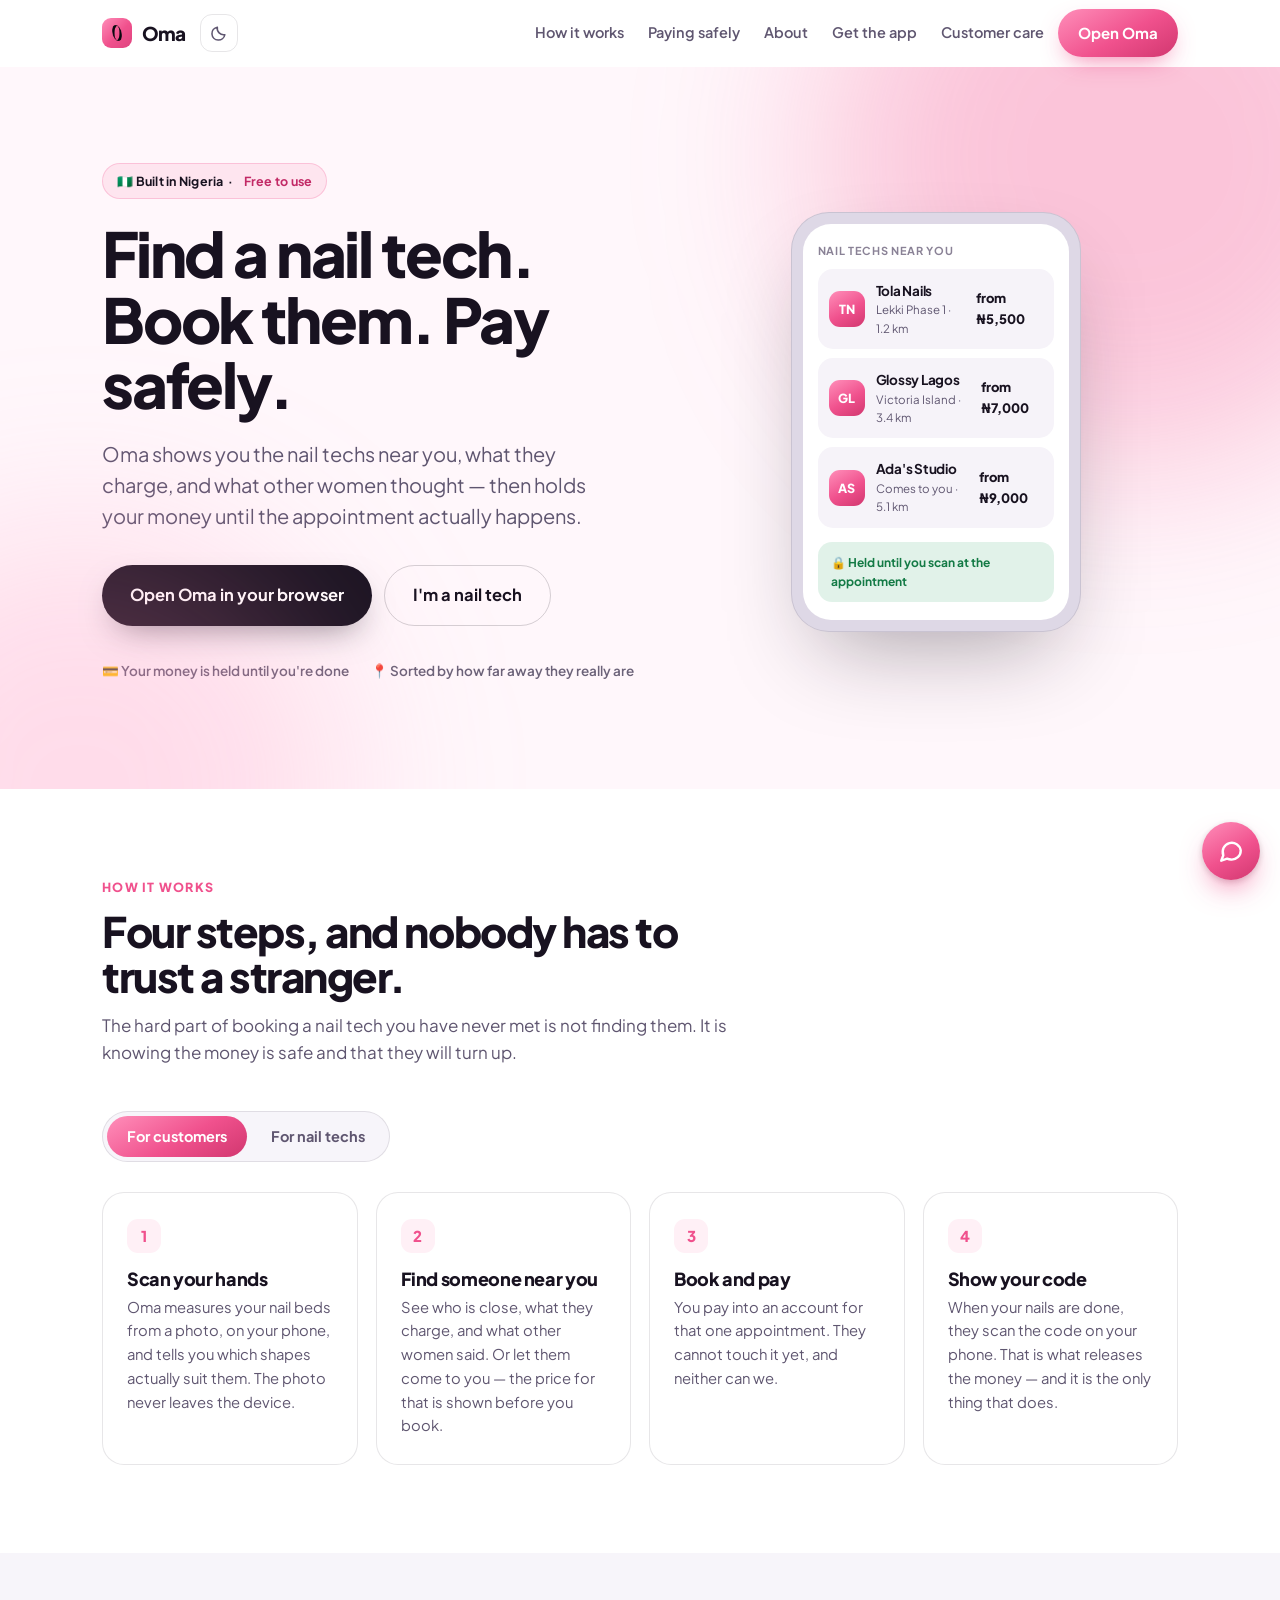
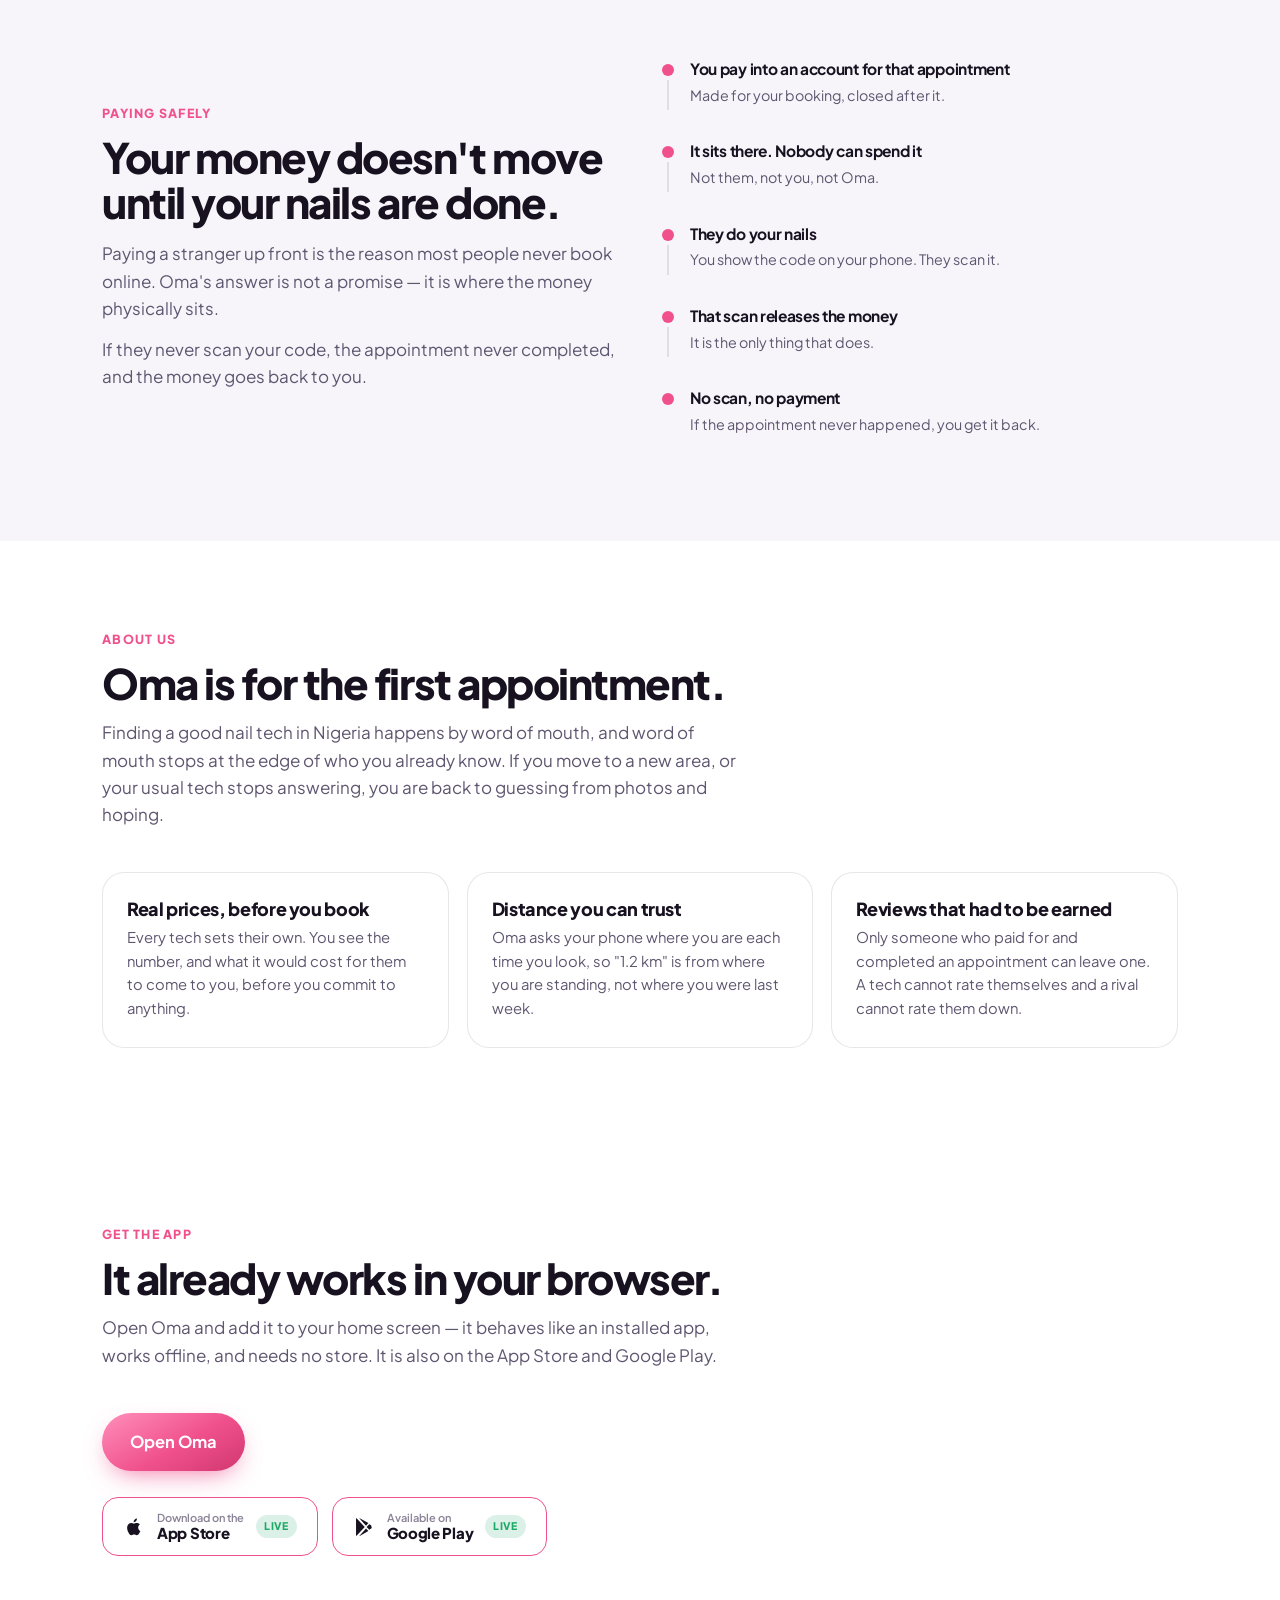
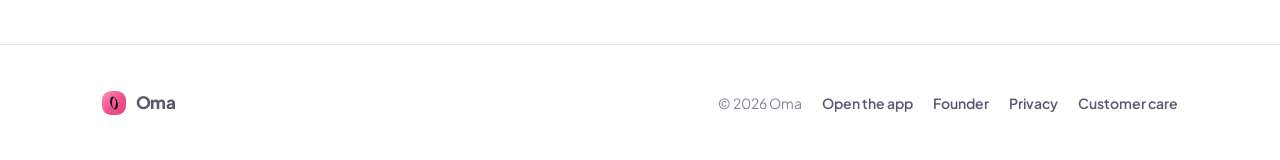
==== commit 2476b9be: "Home page: Oma: Nail Booking is live on the App Store (real badge link) Co-Authored-By: Claude Sonne" ====
--- a/index.html
+++ b/index.html
@@ -621,14 +621,14 @@
       <div class="tag">Get the app</div>
       <h2>It already works in your browser.</h2>
       <p>Open Oma and add it to your home screen — it behaves like an installed
-        app, works offline, and needs no store. It is also on Google Play, and
-        the App Store version is coming soon.</p>
+        app, works offline, and needs no store. It is also on the App Store
+        and Google Play.</p>
     </div>
     <a class="btn big" href="/app.html">Open Oma</a>
     <div class="badges">
-      <div class="badge"><svg width="22" height="22" viewBox="0 0 24 24" fill="currentColor" aria-hidden="true"><path d="M16.5 12.7c0-2.2 1.8-3.3 1.9-3.3-1-1.5-2.6-1.7-3.2-1.7-1.4-.1-2.7.8-3.4.8-.7 0-1.8-.8-2.9-.8-1.5 0-2.9.9-3.6 2.2-1.6 2.7-.4 6.7 1.1 8.9.7 1.1 1.6 2.3 2.8 2.2 1.1 0 1.5-.7 2.9-.7s1.7.7 2.9.7c1.2 0 2-1.1 2.7-2.2.8-1.2 1.2-2.4 1.2-2.5 0 0-2.3-.9-2.4-3.6zM14.3 5.5c.6-.7 1-1.7.9-2.7-.9 0-2 .6-2.6 1.3-.6.6-1.1 1.7-.9 2.6 1 .1 2-.5 2.6-1.2z"/></svg>
-        <div><div class="bs">Coming soon on the</div><div class="bb">App Store</div></div>
-        <span class="soon">Soon</span></div>
+      <a class="badge live" href="https://apps.apple.com/ng/app/oma-nail-booking/id6819399401" target="_blank" rel="noopener"><svg width="22" height="22" viewBox="0 0 24 24" fill="currentColor" aria-hidden="true"><path d="M16.5 12.7c0-2.2 1.8-3.3 1.9-3.3-1-1.5-2.6-1.7-3.2-1.7-1.4-.1-2.7.8-3.4.8-.7 0-1.8-.8-2.9-.8-1.5 0-2.9.9-3.6 2.2-1.6 2.7-.4 6.7 1.1 8.9.7 1.1 1.6 2.3 2.8 2.2 1.1 0 1.5-.7 2.9-.7s1.7.7 2.9.7c1.2 0 2-1.1 2.7-2.2.8-1.2 1.2-2.4 1.2-2.5 0 0-2.3-.9-2.4-3.6zM14.3 5.5c.6-.7 1-1.7.9-2.7-.9 0-2 .6-2.6 1.3-.6.6-1.1 1.7-.9 2.6 1 .1 2-.5 2.6-1.2z"/></svg>
+        <div><div class="bs">Download on the</div><div class="bb">App Store</div></div>
+        <span class="soon on">Live</span></a>
       <a class="badge live" href="https://play.google.com/store/apps/details?id=com.omanails.oma" target="_blank" rel="noopener"><svg width="22" height="22" viewBox="0 0 24 24" fill="currentColor" aria-hidden="true"><path d="M3.6 2.3c-.2.3-.3.6-.3 1v17.4c0 .4.1.8.3 1l9.2-9.7L3.6 2.3zm10.6 8.2l2.6-2.8-9-5.1c-.3-.2-.6-.2-.9-.2l7.3 8.1zm0 3l-7.3 8.2c.3 0 .6 0 .9-.2l9-5.2-2.6-2.8zm5.6-3.4l-2.1-1.2-2.8 3 2.8 3 2.1-1.2c.9-.5.9-2.1 0-2.6z"/></svg>
         <div><div class="bs">Available on</div><div class="bb">Google Play</div></div>
         <span class="soon on">Live</span></a>
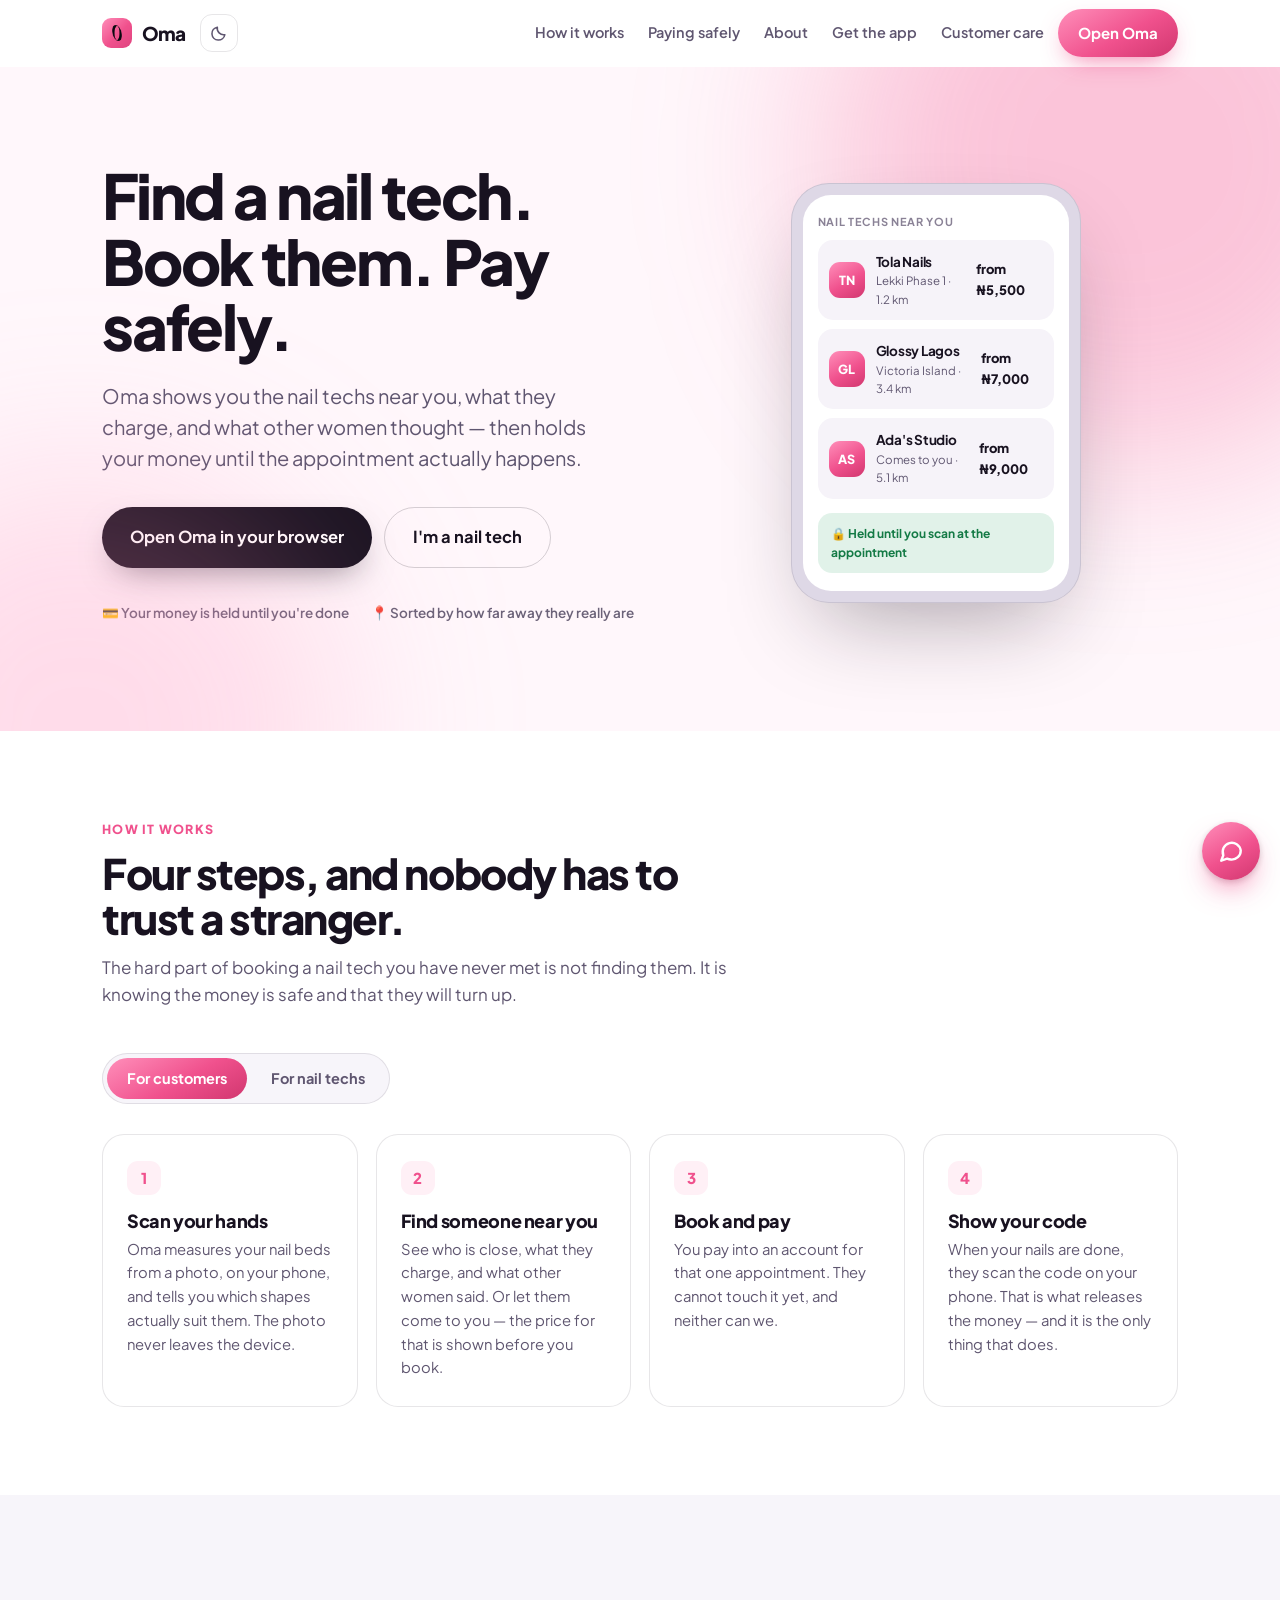
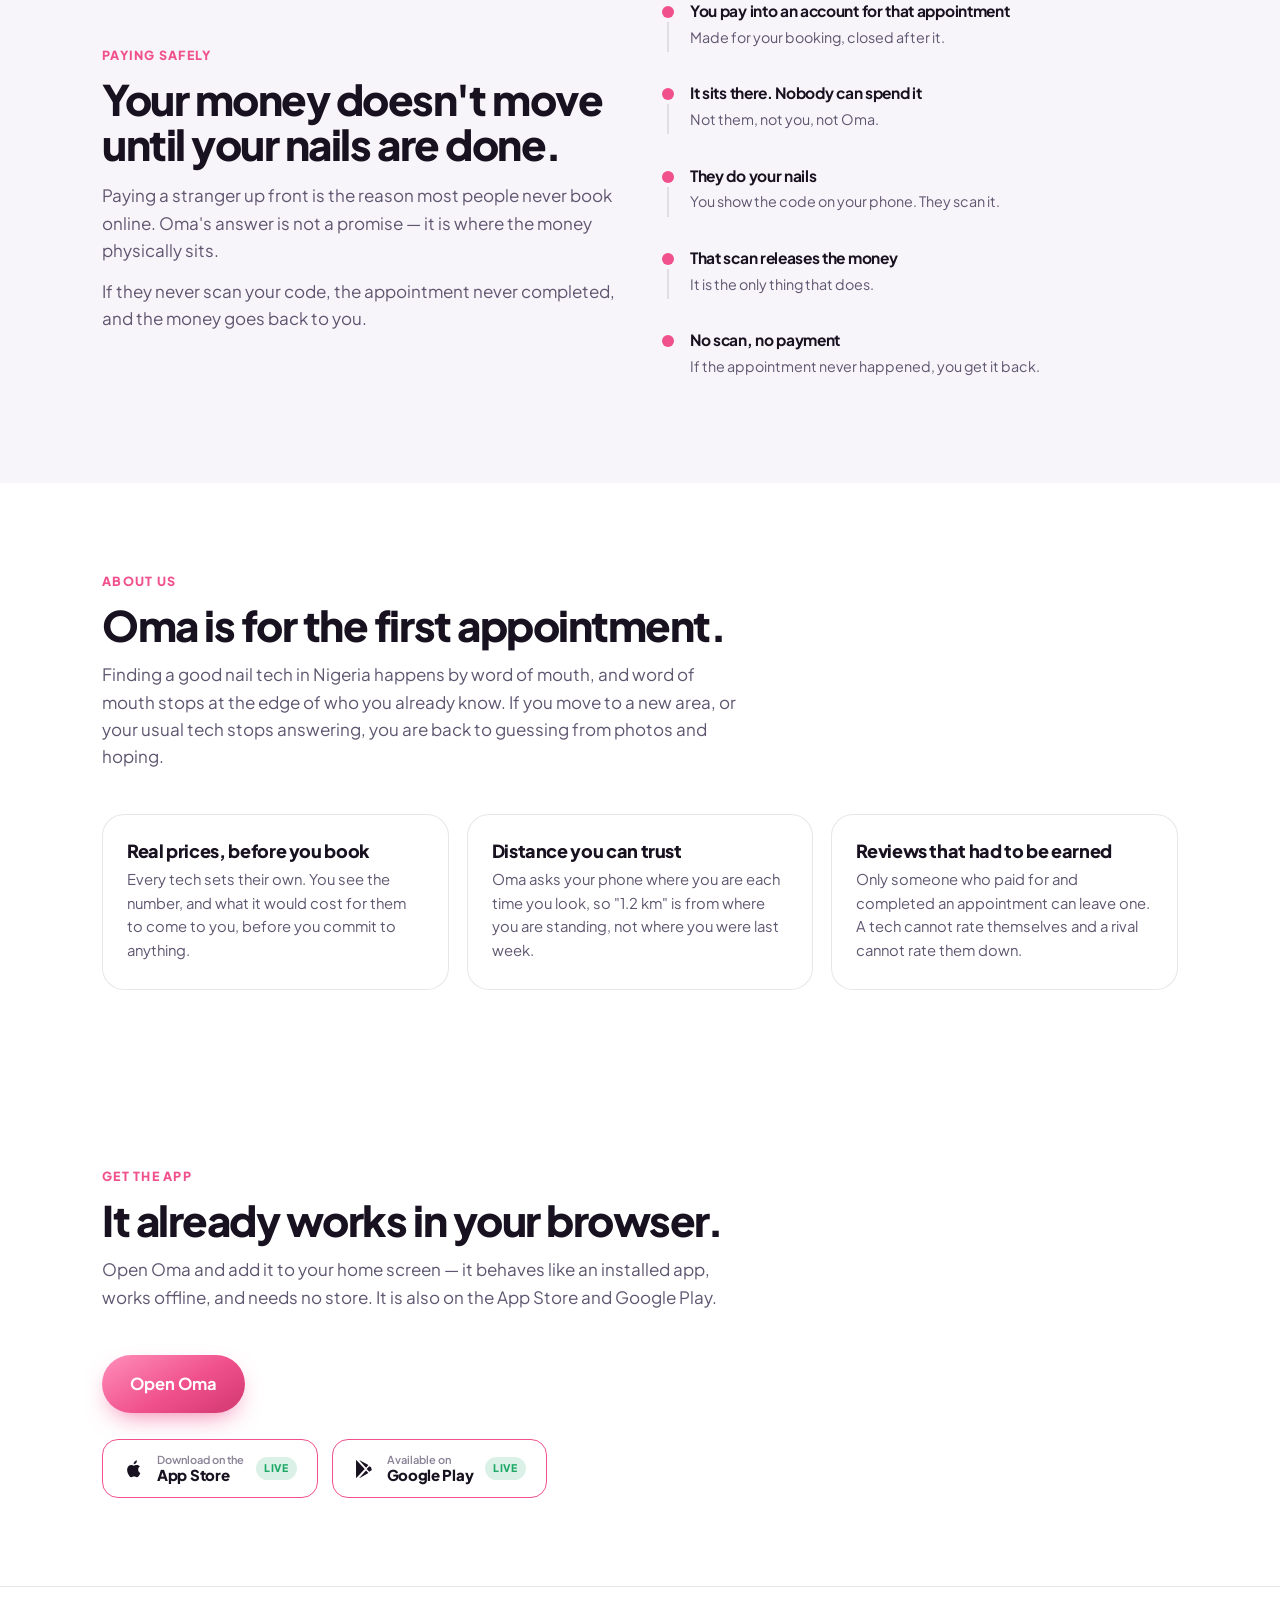
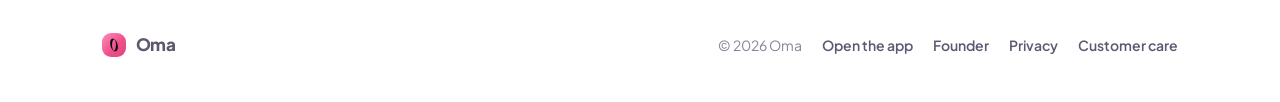
==== commit f8460cef: "Home page: remove the "Built in Nigeria · Free to use" pill above the headline Co-Authored-By: Claud" ====
--- a/index.html
+++ b/index.html
@@ -463,7 +463,6 @@
 <section class="hero">
   <div class="wrap">
     <div>
-      <span class="eyebrow">🇳🇬 Built in Nigeria &nbsp;·&nbsp; <b>Free to use</b></span>
       <h1>Find a nail&nbsp;tech.<br>Book them. Pay safely.</h1>
       <p class="lede">Oma shows you the nail techs near you, what they charge, and
         what other women thought — then holds your money until the appointment
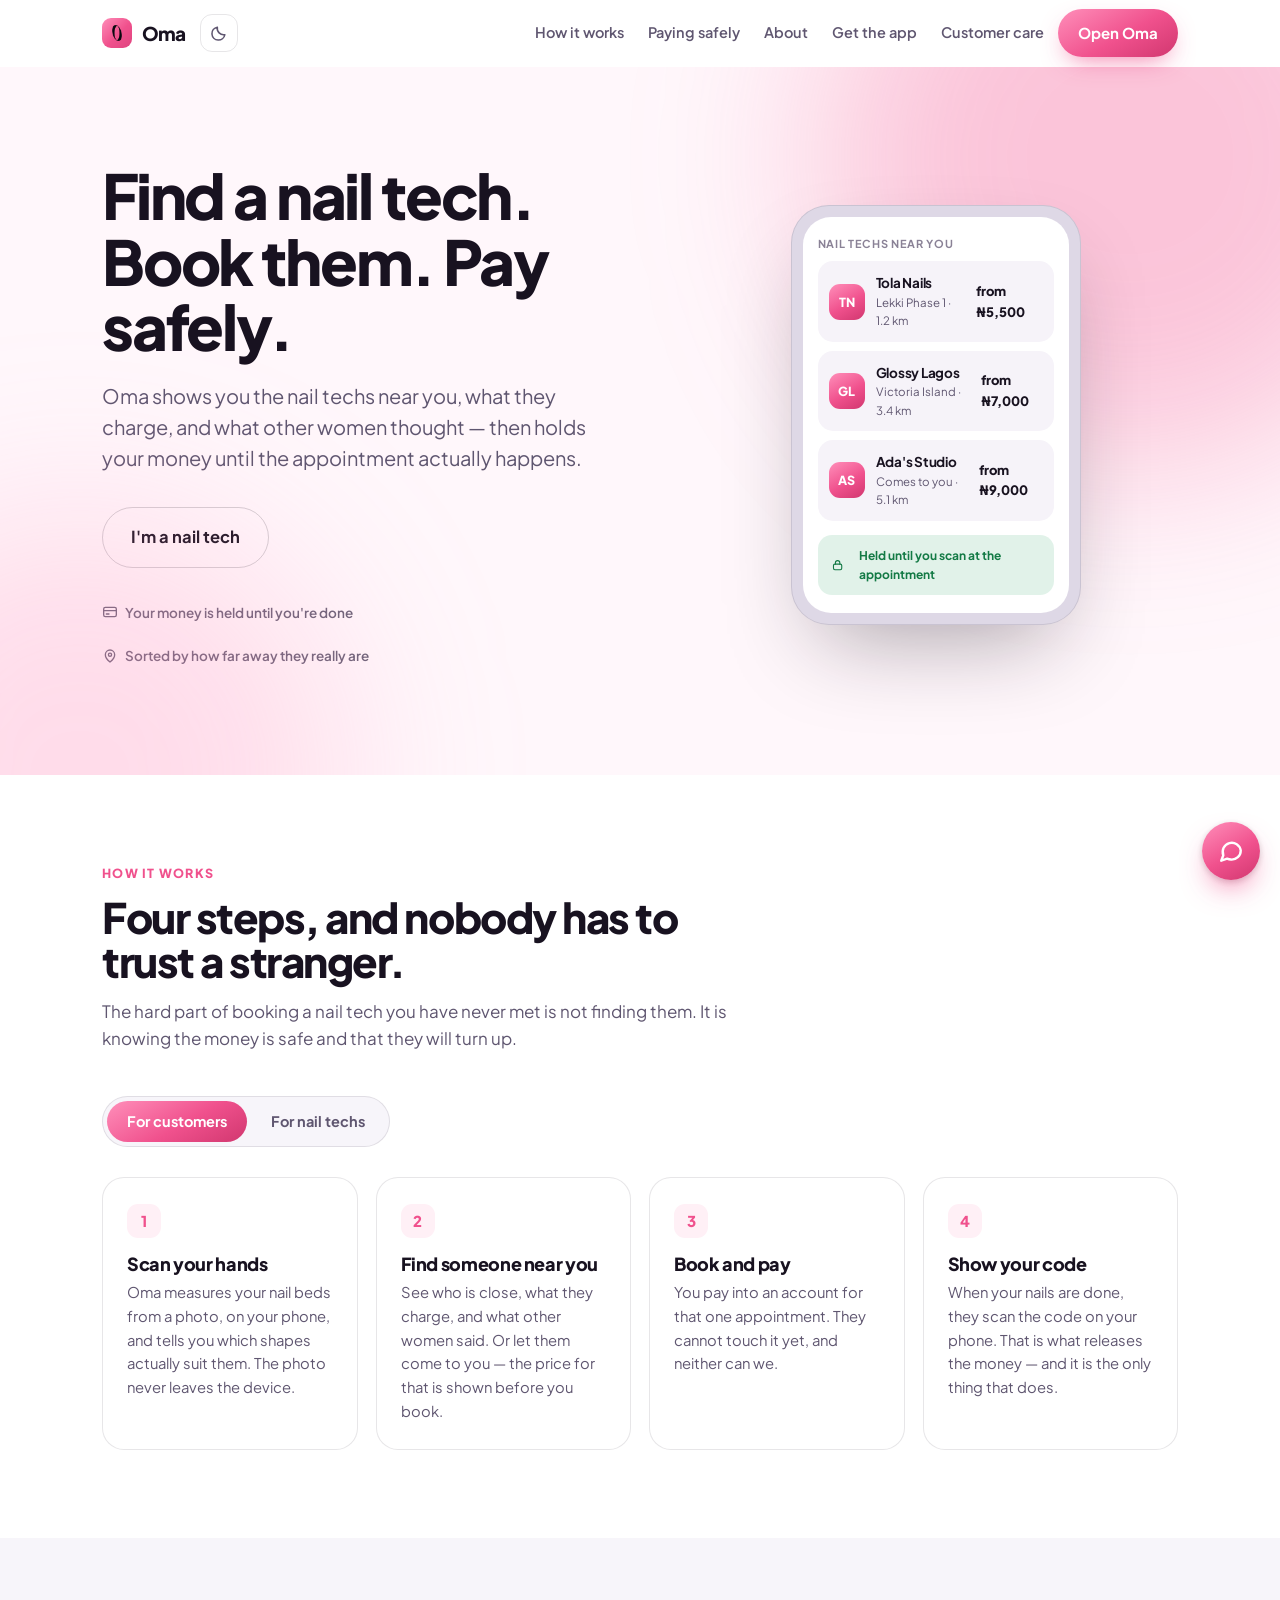
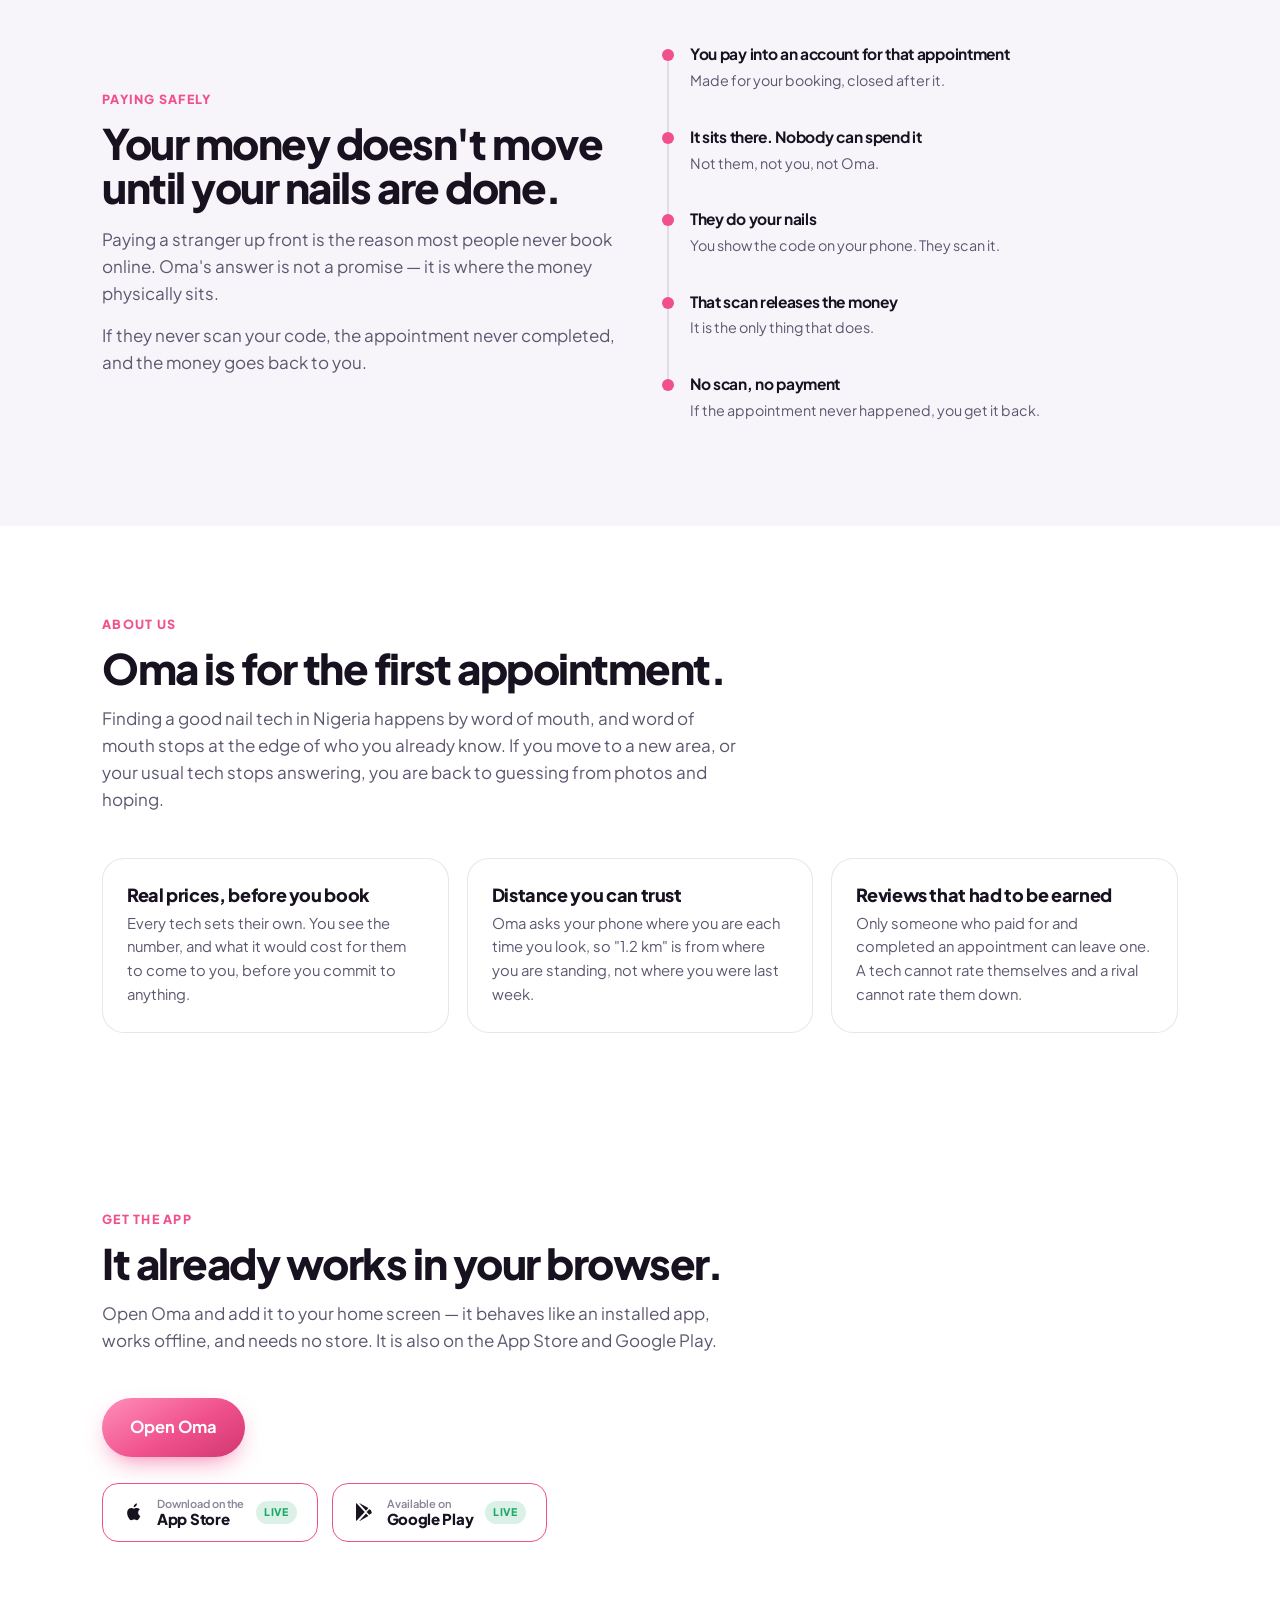
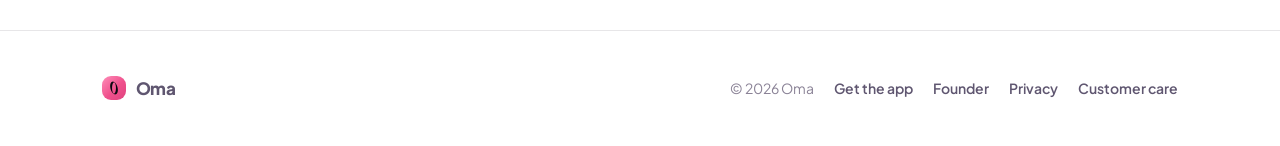
==== commit 84c74ed7: "Home page: no browser button on the hero, chained step connectors, icons instead of emoji - index: r" ====
--- a/index.html
+++ b/index.html
@@ -377,12 +377,15 @@
 .safe{display:grid;grid-template-columns:1fr 1fr;gap:44px;align-items:center}
 @media (max-width:900px){.safe{grid-template-columns:1fr;gap:30px}}
 .flow{display:flex;flex-direction:column;gap:0}
-.step{display:flex;gap:16px;padding:16px 0}
+.step{display:flex;gap:16px;padding:16px 0;position:relative}
 .step .dot{width:12px;height:12px;border-radius:50%;background:var(--pink);
-  flex:none;margin-top:7px;position:relative}
-.step .dot::after{content:"";position:absolute;top:16px;left:5px;width:2px;
-  height:calc(100% + 18px);background:var(--line)}
-.step:last-child .dot::after{display:none}
+  flex:none;margin-top:7px;position:relative;z-index:1}
+/* The line runs from this step's dot to the next step's dot, whatever the text
+   height, so the dots join like links in a chain. 29px = 16px padding + 7px
+   margin + half the 12px dot. */
+.step::before{content:"";position:absolute;left:5px;top:29px;bottom:-29px;width:2px;
+  background:var(--line)}
+.step:last-child::before{display:none}
 .step b{display:block;font-size:15.5px;letter-spacing:-.02em}
 .step span{color:var(--sub);font-size:14.3px}
 
@@ -468,12 +471,11 @@
         what other women thought — then holds your money until the appointment
         actually happens.</p>
       <div class="ctas">
-        <a class="btn big onhero" href="/app.html">Open Oma in your browser</a>
         <a class="btn big ghost" href="/techs.html">I'm a nail tech</a>
       </div>
       <div class="trust">
-        <span>💳 Your money is held until you're done</span>
-        <span>📍 Sorted by how far away they really are</span>
+        <span><svg width="16" height="16" viewBox="0 0 24 24" fill="none" stroke="currentColor" stroke-width="2" stroke-linecap="round" stroke-linejoin="round" aria-hidden="true" style="vertical-align:-3px"><rect x="2.5" y="5" width="19" height="14" rx="2.5"/><path d="M2.5 10h19M6.5 15h4"/></svg> Your money is held until you're done</span>
+        <span><svg width="16" height="16" viewBox="0 0 24 24" fill="none" stroke="currentColor" stroke-width="2" stroke-linecap="round" stroke-linejoin="round" aria-hidden="true" style="vertical-align:-3px"><path d="M12 21s7-5.6 7-11a7 7 0 1 0-14 0c0 5.4 7 11 7 11Z"/><circle cx="12" cy="10" r="2.4"/></svg> Sorted by how far away they really are</span>
       </div>
     </div>
 
@@ -491,7 +493,7 @@
         <div class="row"><div class="av">AS</div>
           <div><div class="nm">Ada's Studio</div><div class="sub">Comes to you · 5.1 km</div></div>
           <div class="amt">from ₦9,000</div></div>
-        <div class="pill">🔒 Held until you scan at the appointment</div>
+        <div class="pill"><svg width="16" height="16" viewBox="0 0 24 24" fill="none" stroke="currentColor" stroke-width="2" stroke-linecap="round" stroke-linejoin="round" aria-hidden="true" style="vertical-align:-3px;margin-right:7px"><rect x="4.5" y="10.5" width="15" height="10" rx="2.5"/><path d="M8 10.5V8a4 4 0 0 1 8 0v2.5"/></svg>Held until you scan at the appointment</div>
       </div>
     </div>
   </div>
@@ -646,7 +648,7 @@
     Oma
   </a>
     <span style="margin-left:auto">© <span id="yr">2026</span> Oma</span>
-    <a href="/app.html">Open the app</a>
+    <a href="#get">Get the app</a>
     <a href="/founder">Founder</a>
     <a href="/privacy.html">Privacy</a>
     <a href="#contact">Customer care</a>
